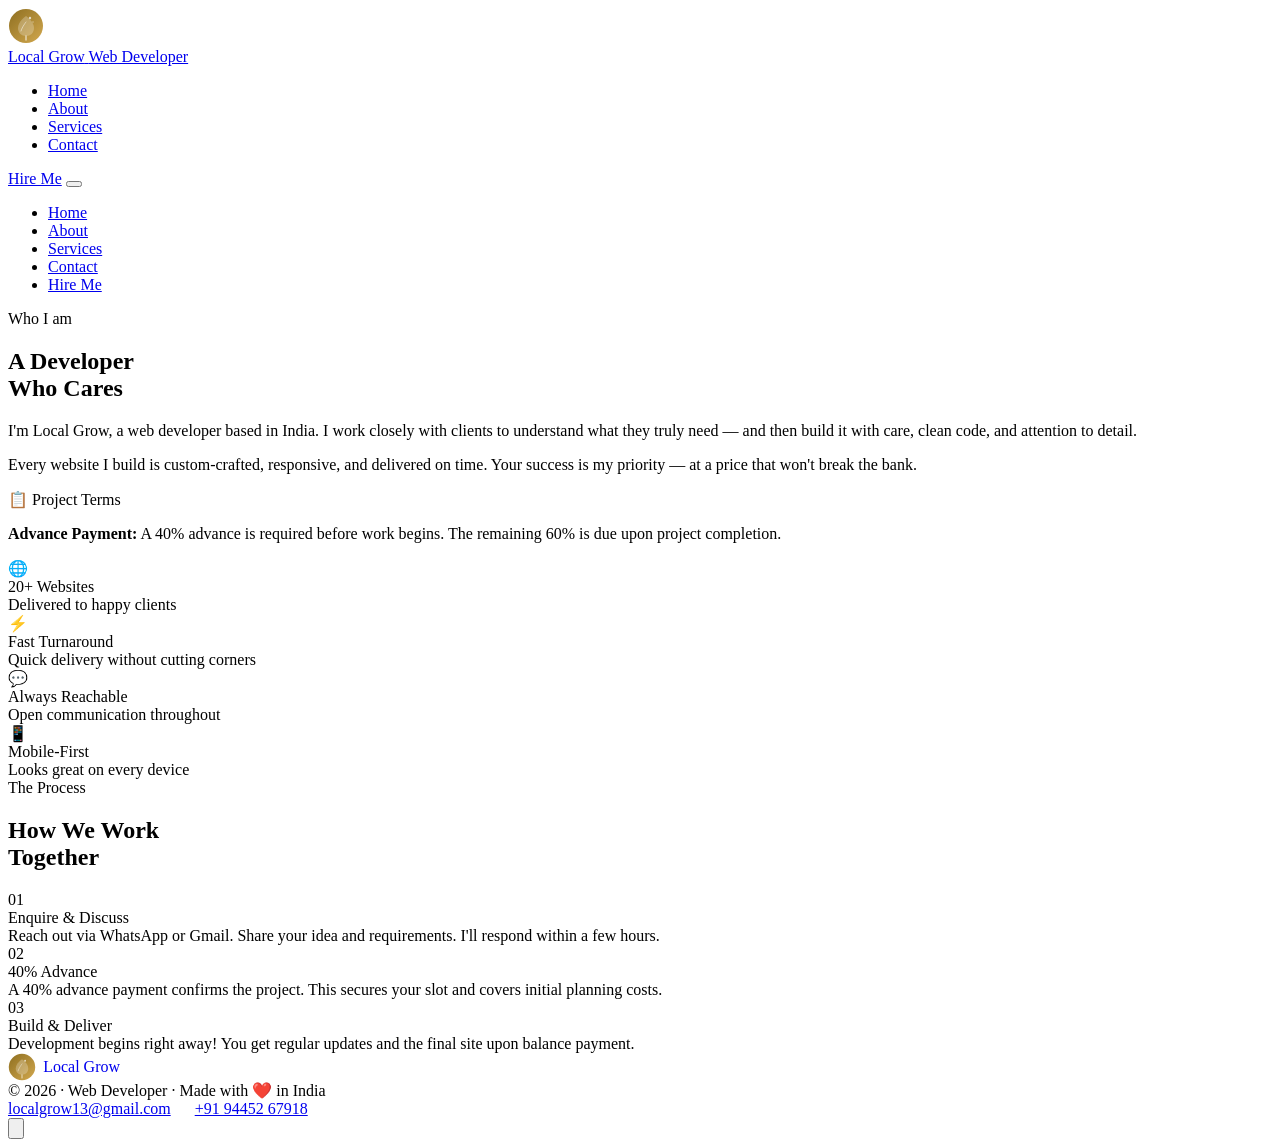
==== about.html @ a4a7b850 "Rename about[1].html to about.html" ====
<!DOCTYPE html>
<html lang="en">
<head>
<meta charset="UTF-8" />
<meta name="viewport" content="width=device-width, initial-scale=1.0" />
<title>About — Local Grow</title>
<meta name="description" content="Learn about Local Grow, a web developer based in India, and how the project process works from enquiry to delivery." />
<link rel="icon" type="image/svg+xml" href="data:image/svg+xml,%3Csvg xmlns='http://www.w3.org/2000/svg' viewBox='0 0 36 36'%3E%3Cdefs%3E%3ClinearGradient id='g' x1='0' y1='0' x2='36' y2='36' gradientUnits='userSpaceOnUse'%3E%3Cstop offset='0%25' stop-color='%238c6d1f'/%3E%3Cstop offset='100%25' stop-color='%23d4aa50'/%3E%3C/linearGradient%3E%3C/defs%3E%3Ccircle cx='18' cy='18' r='17' fill='url(%23g)'/%3E%3Cpath d='M18 8 C18 8 26 13 26 20 C26 25 22.5 28 18 28 C13.5 28 10 25 10 20 C10 13 18 8 18 8Z' fill='rgba(255,255,255,0.3)'/%3E%3Cline x1='18' y1='28' x2='18' y2='32' stroke='rgba(255,255,255,0.6)' stroke-width='1.5' stroke-linecap='round'/%3E%3Cpath d='M18 14 C18 14 14 19 13 23' stroke='rgba(255,255,255,0.5)' stroke-width='1' stroke-linecap='round' fill='none'/%3E%3Ccircle cx='22' cy='10' r='1.2' fill='rgba(255,255,255,0.7)'/%3E%3C/svg%3E" />
<link rel="preconnect" href="https://fonts.googleapis.com" />
<link rel="preconnect" href="https://fonts.gstatic.com" crossorigin />
<link href="https://fonts.googleapis.com/css2?family=Libre+Baskerville:ital,wght@0,400;0,700;1,400&family=Nunito+Sans:wght@300;400;500;600;700&family=Poppins:wght@300;400;500;600&display=swap" rel="stylesheet" />
<link rel="stylesheet" href="style.css" />
</head>
<body>

<!-- ══ NAV ══ -->
<nav>
  <a class="nav-logo" href="index.html">
    <!-- SVG leaf/grow icon -->
    <svg class="logo-icon" width="36" height="36" viewBox="0 0 36 36" fill="none" xmlns="http://www.w3.org/2000/svg">
      <circle cx="18" cy="18" r="17" fill="url(#logoGrad)" />
      <!-- leaf shape -->
      <path d="M18 8 C18 8 26 13 26 20 C26 25 22.5 28 18 28 C13.5 28 10 25 10 20 C10 13 18 8 18 8Z" fill="rgba(255,255,255,0.25)" />
      <!-- stem -->
      <line x1="18" y1="28" x2="18" y2="32" stroke="rgba(255,255,255,0.6)" stroke-width="1.5" stroke-linecap="round"/>
      <!-- vein -->
      <path d="M18 14 C18 14 14 19 13 23" stroke="rgba(255,255,255,0.5)" stroke-width="1" stroke-linecap="round" fill="none"/>
      <!-- sparkle top -->
      <circle cx="22" cy="10" r="1.2" fill="rgba(255,255,255,0.7)"/>
      <circle cx="25" cy="14" r=".7" fill="rgba(255,255,255,0.5)"/>
      <defs>
        <linearGradient id="logoGrad" x1="0" y1="0" x2="36" y2="36" gradientUnits="userSpaceOnUse">
          <stop offset="0%" stop-color="#8c6d1f"/>
          <stop offset="100%" stop-color="#d4aa50"/>
        </linearGradient>
      </defs>
    </svg>
    <div>
      <span class="logo-text-main">Local Grow</span>
      <span class="logo-text-sub">Web Developer</span>
    </div>
  </a>
  <ul class="nav-links">
    <li><a href="index.html">Home</a></li>
    <li><a href="about.html" class="active" aria-current="page">About</a></li>
    <li><a href="services.html">Services</a></li>
    <li><a href="contact.html">Contact</a></li>
  </ul>
  <a class="nav-cta" href="contact.html">Hire Me</a>
  <!-- hamburger button, shown only on mobile/tablet -->
  <button class="nav-toggle" id="nav-toggle" aria-label="Toggle navigation menu" aria-expanded="false">
    <span></span><span></span><span></span>
  </button>
</nav>

<!-- dim background behind the mobile nav panel -->
<div class="nav-overlay" id="nav-overlay"></div>

<!-- mobile navigation panel -->
<ul class="nav-links-mobile" id="nav-links-mobile">
  <li><a href="index.html">Home</a></li>
  <li><a href="about.html" class="active" aria-current="page">About</a></li>
  <li><a href="services.html">Services</a></li>
  <li><a href="contact.html">Contact</a></li>
  <li><a class="nav-cta" href="contact.html">Hire Me</a></li>
</ul>

<!-- ══ ABOUT ══ -->
<section id="about">
  <div class="about-text">
    <div class="section-label reveal">Who I am</div>
    <h2 class="section-title reveal reveal-delay-1">A Developer<br>Who Cares</h2>
    <p class="reveal reveal-delay-2">I'm Local Grow, a web developer based in India. I work closely with clients to understand what they truly need — and then build it with care, clean code, and attention to detail.</p>
    <p class="reveal reveal-delay-2">Every website I build is custom-crafted, responsive, and delivered on time. Your success is my priority — at a price that won't break the bank.</p>

    <!-- POLICY NOTICE -->
    <div class="policy-notice reveal reveal-delay-3">
      <div class="policy-notice-title">📋 Project Terms</div>
      <p><strong>Advance Payment:</strong> A 40% advance is required before work begins. The remaining 60% is due upon project completion.</p>
    </div>
  </div>
  <div class="perks">
    <div class="perk reveal reveal-delay-1"><div class="perk-icon">🌐</div><div class="perk-title">20+ Websites</div><div class="perk-desc">Delivered to happy clients</div></div>
    <div class="perk reveal reveal-delay-2"><div class="perk-icon">⚡</div><div class="perk-title">Fast Turnaround</div><div class="perk-desc">Quick delivery without cutting corners</div></div>
    <div class="perk reveal reveal-delay-3"><div class="perk-icon">💬</div><div class="perk-title">Always Reachable</div><div class="perk-desc">Open communication throughout</div></div>
    <div class="perk reveal reveal-delay-4"><div class="perk-icon">📱</div><div class="perk-title">Mobile-First</div><div class="perk-desc">Looks great on every device</div></div>
  </div>
</section>

<!-- ══ HOW IT WORKS ══ -->
<section id="how-it-works">
  <div class="section-label reveal">The Process</div>
  <h2 class="section-title reveal reveal-delay-1">How We Work<br>Together</h2>
  <div class="steps-grid steps-grid-3">
    <div class="step-card reveal reveal-delay-1">
      <span class="step-num">01</span>
      <div class="step-title">Enquire & Discuss</div>
      <div class="step-desc">Reach out via WhatsApp or Gmail. Share your idea and requirements. I'll respond within a few hours.</div>
    </div>
    <div class="step-card highlight reveal reveal-delay-2">
      <span class="step-num">02</span>
      <div class="step-title">40% Advance</div>
      <div class="step-desc">A 40% advance payment confirms the project. This secures your slot and covers initial planning costs.</div>
    </div>
    <div class="step-card reveal reveal-delay-3">
      <span class="step-num">03</span>
      <div class="step-title">Build & Deliver</div>
      <div class="step-desc">Development begins right away! You get regular updates and the final site upon balance payment.</div>
    </div>
  </div>
</section>

<!-- ══ FOOTER ══ -->
<footer>
  <a href="index.html" style="text-decoration:none;display:flex;align-items:center;gap:.45rem;">
    <svg width="28" height="28" viewBox="0 0 36 36" fill="none" xmlns="http://www.w3.org/2000/svg">
      <circle cx="18" cy="18" r="17" fill="url(#footerLogoGrad)" />
      <path d="M18 8 C18 8 26 13 26 20 C26 25 22.5 28 18 28 C13.5 28 10 25 10 20 C10 13 18 8 18 8Z" fill="rgba(255,255,255,0.25)" />
      <line x1="18" y1="28" x2="18" y2="32" stroke="rgba(255,255,255,0.6)" stroke-width="1.5" stroke-linecap="round"/>
      <path d="M18 14 C18 14 14 19 13 23" stroke="rgba(255,255,255,0.5)" stroke-width="1" stroke-linecap="round" fill="none"/>
      <circle cx="22" cy="10" r="1.2" fill="rgba(255,255,255,0.7)"/>
      <defs>
        <linearGradient id="footerLogoGrad" x1="0" y1="0" x2="36" y2="36" gradientUnits="userSpaceOnUse">
          <stop offset="0%" stop-color="#8c6d1f"/>
          <stop offset="100%" stop-color="#d4aa50"/>
        </linearGradient>
      </defs>
    </svg>
    <span class="footer-logo">Local Grow</span>
  </a>
  <span>© 2026 · Web Developer · Made with ❤️ in India</span>
  <div style="display:flex;gap:1.5rem;">
    <a href="https://mail.google.com/mail/?view=cm&to=localgrow13@gmail.com" target="_blank">localgrow13@gmail.com</a>
    <a href="https://wa.me/919445267918" target="_blank">+91 94452 67918</a>
  </div>
</footer>

<!-- ══ BACK TO TOP BUTTON ══ -->
<button id="back-to-top" aria-label="Back to top">
  <svg viewBox="0 0 24 24" fill="none" stroke="currentColor" stroke-width="2.5">
    <path d="M12 19V5M5 12l7-7 7 7" stroke-linecap="round" stroke-linejoin="round"/>
  </svg>
</button>

<script src="script.js"></script>
</body>
</html>
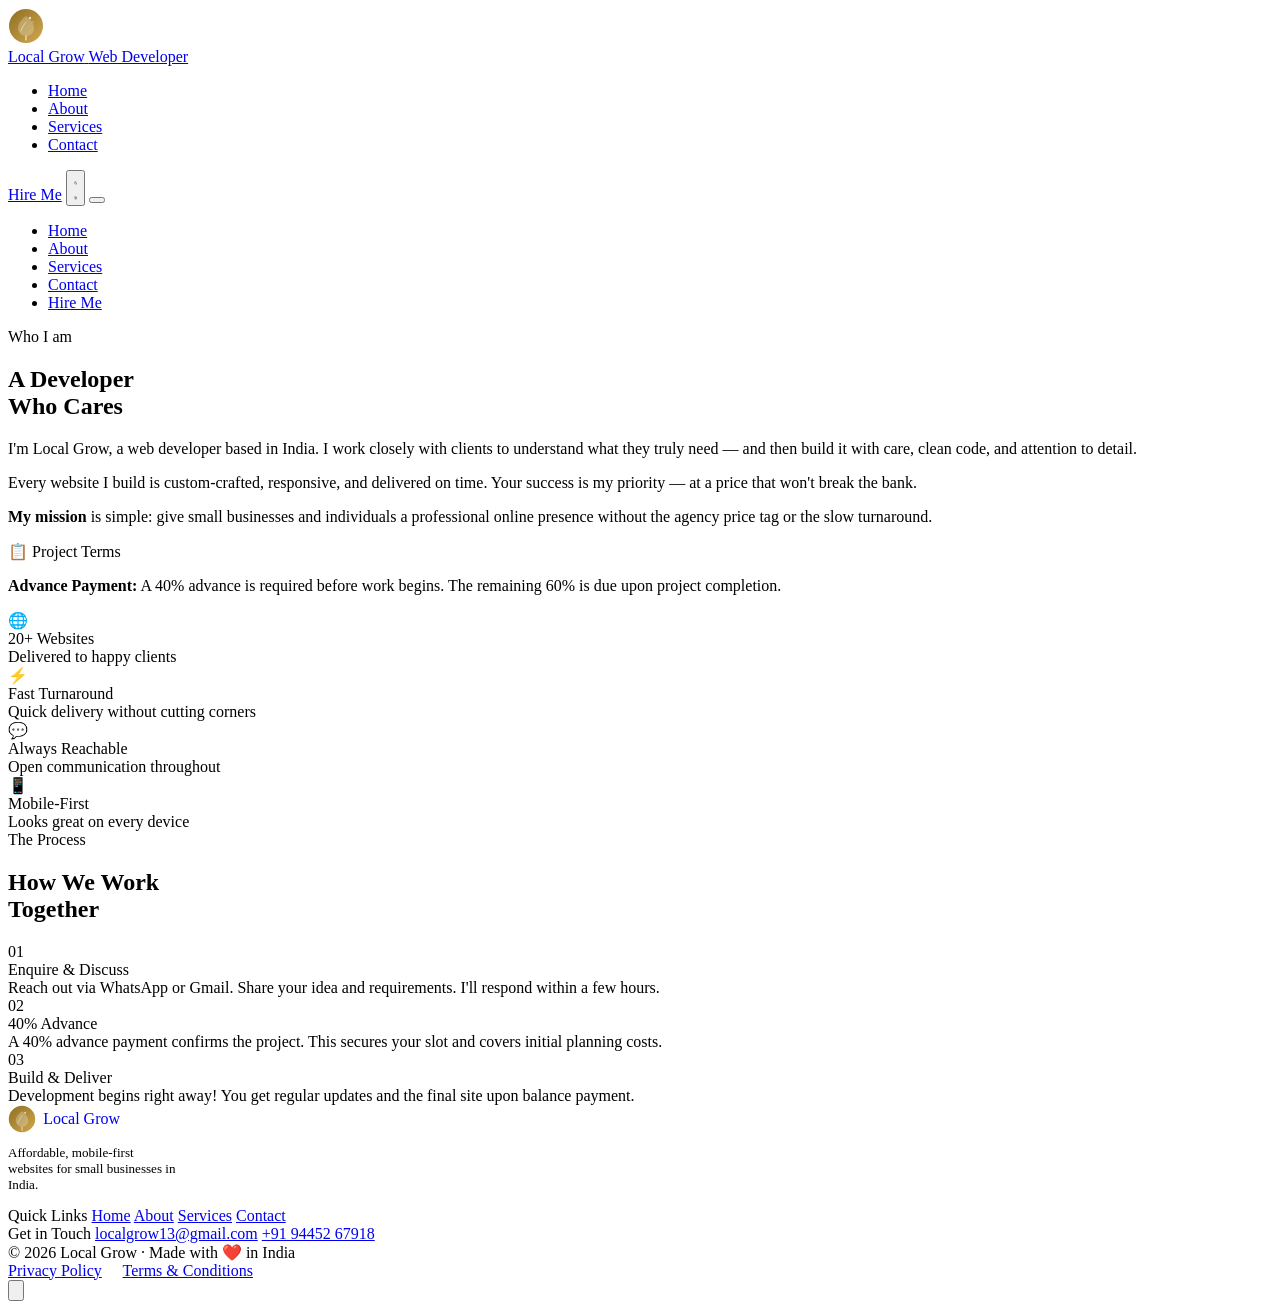
==== commit 4019b478: "Rename about[1].html to about.html" ====
--- a/about.html
+++ b/about.html
@@ -5,6 +5,14 @@
 <meta name="viewport" content="width=device-width, initial-scale=1.0" />
 <title>About — Local Grow</title>
 <meta name="description" content="Learn about Local Grow, a web developer based in India, and how the project process works from enquiry to delivery." />
+<meta name="theme-color" content="#b8922a" />
+<meta property="og:type" content="website" />
+<meta property="og:site_name" content="Local Grow" />
+<meta property="og:title" content="About — Local Grow" />
+<meta property="og:description" content="Learn about Local Grow, a web developer based in India, and how the project process works from enquiry to delivery." />
+<meta name="twitter:card" content="summary" />
+<meta name="twitter:title" content="About — Local Grow" />
+<meta name="twitter:description" content="Learn about Local Grow, a web developer based in India, and how the project process works from enquiry to delivery." />
 <link rel="icon" type="image/svg+xml" href="data:image/svg+xml,%3Csvg xmlns='http://www.w3.org/2000/svg' viewBox='0 0 36 36'%3E%3Cdefs%3E%3ClinearGradient id='g' x1='0' y1='0' x2='36' y2='36' gradientUnits='userSpaceOnUse'%3E%3Cstop offset='0%25' stop-color='%238c6d1f'/%3E%3Cstop offset='100%25' stop-color='%23d4aa50'/%3E%3C/linearGradient%3E%3C/defs%3E%3Ccircle cx='18' cy='18' r='17' fill='url(%23g)'/%3E%3Cpath d='M18 8 C18 8 26 13 26 20 C26 25 22.5 28 18 28 C13.5 28 10 25 10 20 C10 13 18 8 18 8Z' fill='rgba(255,255,255,0.3)'/%3E%3Cline x1='18' y1='28' x2='18' y2='32' stroke='rgba(255,255,255,0.6)' stroke-width='1.5' stroke-linecap='round'/%3E%3Cpath d='M18 14 C18 14 14 19 13 23' stroke='rgba(255,255,255,0.5)' stroke-width='1' stroke-linecap='round' fill='none'/%3E%3Ccircle cx='22' cy='10' r='1.2' fill='rgba(255,255,255,0.7)'/%3E%3C/svg%3E" />
 <link rel="preconnect" href="https://fonts.googleapis.com" />
 <link rel="preconnect" href="https://fonts.gstatic.com" crossorigin />
@@ -47,6 +55,10 @@
     <li><a href="contact.html">Contact</a></li>
   </ul>
   <a class="nav-cta" href="contact.html">Hire Me</a>
+  <button class="theme-toggle" aria-label="Toggle dark mode" title="Toggle dark mode">
+    <svg class="icon-moon" viewBox="0 0 24 24" fill="none" stroke="currentColor" stroke-width="2"><path d="M21 12.79A9 9 0 1111.21 3 7 7 0 0021 12.79z" stroke-linecap="round" stroke-linejoin="round"/></svg>
+    <svg class="icon-sun" viewBox="0 0 24 24" fill="none" stroke="currentColor" stroke-width="2"><circle cx="12" cy="12" r="4"/><path d="M12 2v2M12 20v2M4.93 4.93l1.41 1.41M17.66 17.66l1.41 1.41M2 12h2M20 12h2M4.93 19.07l1.41-1.41M17.66 6.34l1.41-1.41" stroke-linecap="round"/></svg>
+  </button>
   <!-- hamburger button, shown only on mobile/tablet -->
   <button class="nav-toggle" id="nav-toggle" aria-label="Toggle navigation menu" aria-expanded="false">
     <span></span><span></span><span></span>
@@ -72,6 +84,7 @@
     <h2 class="section-title reveal reveal-delay-1">A Developer<br>Who Cares</h2>
     <p class="reveal reveal-delay-2">I'm Local Grow, a web developer based in India. I work closely with clients to understand what they truly need — and then build it with care, clean code, and attention to detail.</p>
     <p class="reveal reveal-delay-2">Every website I build is custom-crafted, responsive, and delivered on time. Your success is my priority — at a price that won't break the bank.</p>
+    <p class="reveal reveal-delay-2"><strong>My mission</strong> is simple: give small businesses and individuals a professional online presence without the agency price tag or the slow turnaround.</p>
 
     <!-- POLICY NOTICE -->
     <div class="policy-notice reveal reveal-delay-3">
@@ -112,26 +125,45 @@
 
 <!-- ══ FOOTER ══ -->
 <footer>
-  <a href="index.html" style="text-decoration:none;display:flex;align-items:center;gap:.45rem;">
-    <svg width="28" height="28" viewBox="0 0 36 36" fill="none" xmlns="http://www.w3.org/2000/svg">
-      <circle cx="18" cy="18" r="17" fill="url(#footerLogoGrad)" />
-      <path d="M18 8 C18 8 26 13 26 20 C26 25 22.5 28 18 28 C13.5 28 10 25 10 20 C10 13 18 8 18 8Z" fill="rgba(255,255,255,0.25)" />
-      <line x1="18" y1="28" x2="18" y2="32" stroke="rgba(255,255,255,0.6)" stroke-width="1.5" stroke-linecap="round"/>
-      <path d="M18 14 C18 14 14 19 13 23" stroke="rgba(255,255,255,0.5)" stroke-width="1" stroke-linecap="round" fill="none"/>
-      <circle cx="22" cy="10" r="1.2" fill="rgba(255,255,255,0.7)"/>
-      <defs>
-        <linearGradient id="footerLogoGrad" x1="0" y1="0" x2="36" y2="36" gradientUnits="userSpaceOnUse">
-          <stop offset="0%" stop-color="#8c6d1f"/>
-          <stop offset="100%" stop-color="#d4aa50"/>
-        </linearGradient>
-      </defs>
-    </svg>
-    <span class="footer-logo">Local Grow</span>
-  </a>
-  <span>© 2026 · Web Developer · Made with ❤️ in India</span>
-  <div style="display:flex;gap:1.5rem;">
-    <a href="https://mail.google.com/mail/?view=cm&to=localgrow13@gmail.com" target="_blank">localgrow13@gmail.com</a>
-    <a href="https://wa.me/919445267918" target="_blank">+91 94452 67918</a>
+  <div class="footer-grid">
+    <div>
+      <a href="index.html" style="text-decoration:none;display:flex;align-items:center;gap:.45rem;">
+        <svg width="28" height="28" viewBox="0 0 36 36" fill="none" xmlns="http://www.w3.org/2000/svg">
+          <circle cx="18" cy="18" r="17" fill="url(#footerLogoGrad)" />
+          <path d="M18 8 C18 8 26 13 26 20 C26 25 22.5 28 18 28 C13.5 28 10 25 10 20 C10 13 18 8 18 8Z" fill="rgba(255,255,255,0.25)" />
+          <line x1="18" y1="28" x2="18" y2="32" stroke="rgba(255,255,255,0.6)" stroke-width="1.5" stroke-linecap="round"/>
+          <path d="M18 14 C18 14 14 19 13 23" stroke="rgba(255,255,255,0.5)" stroke-width="1" stroke-linecap="round" fill="none"/>
+          <circle cx="22" cy="10" r="1.2" fill="rgba(255,255,255,0.7)"/>
+          <defs>
+            <linearGradient id="footerLogoGrad" x1="0" y1="0" x2="36" y2="36" gradientUnits="userSpaceOnUse">
+              <stop offset="0%" stop-color="#8c6d1f"/>
+              <stop offset="100%" stop-color="#d4aa50"/>
+            </linearGradient>
+          </defs>
+        </svg>
+        <span class="footer-logo">Local Grow</span>
+      </a>
+      <p style="margin-top:.8rem;max-width:26ch;font-size:.82rem;">Affordable, mobile-first websites for small businesses in India.</p>
+    </div>
+    <div class="footer-links">
+      <span class="footer-links-title">Quick Links</span>
+      <a href="index.html">Home</a>
+      <a href="about.html">About</a>
+      <a href="services.html">Services</a>
+      <a href="contact.html">Contact</a>
+    </div>
+    <div class="footer-links">
+      <span class="footer-links-title">Get in Touch</span>
+      <a href="https://mail.google.com/mail/?view=cm&to=localgrow13@gmail.com" target="_blank">localgrow13@gmail.com</a>
+      <a href="https://wa.me/919445267918" target="_blank">+91 94452 67918</a>
+    </div>
+  </div>
+  <div class="footer-bottom">
+    <span>© 2026 Local Grow · Made with ❤️ in India</span>
+    <div style="display:flex;gap:1.3rem;">
+      <a href="privacy.html">Privacy Policy</a>
+      <a href="terms.html">Terms &amp; Conditions</a>
+    </div>
   </div>
 </footer>
 
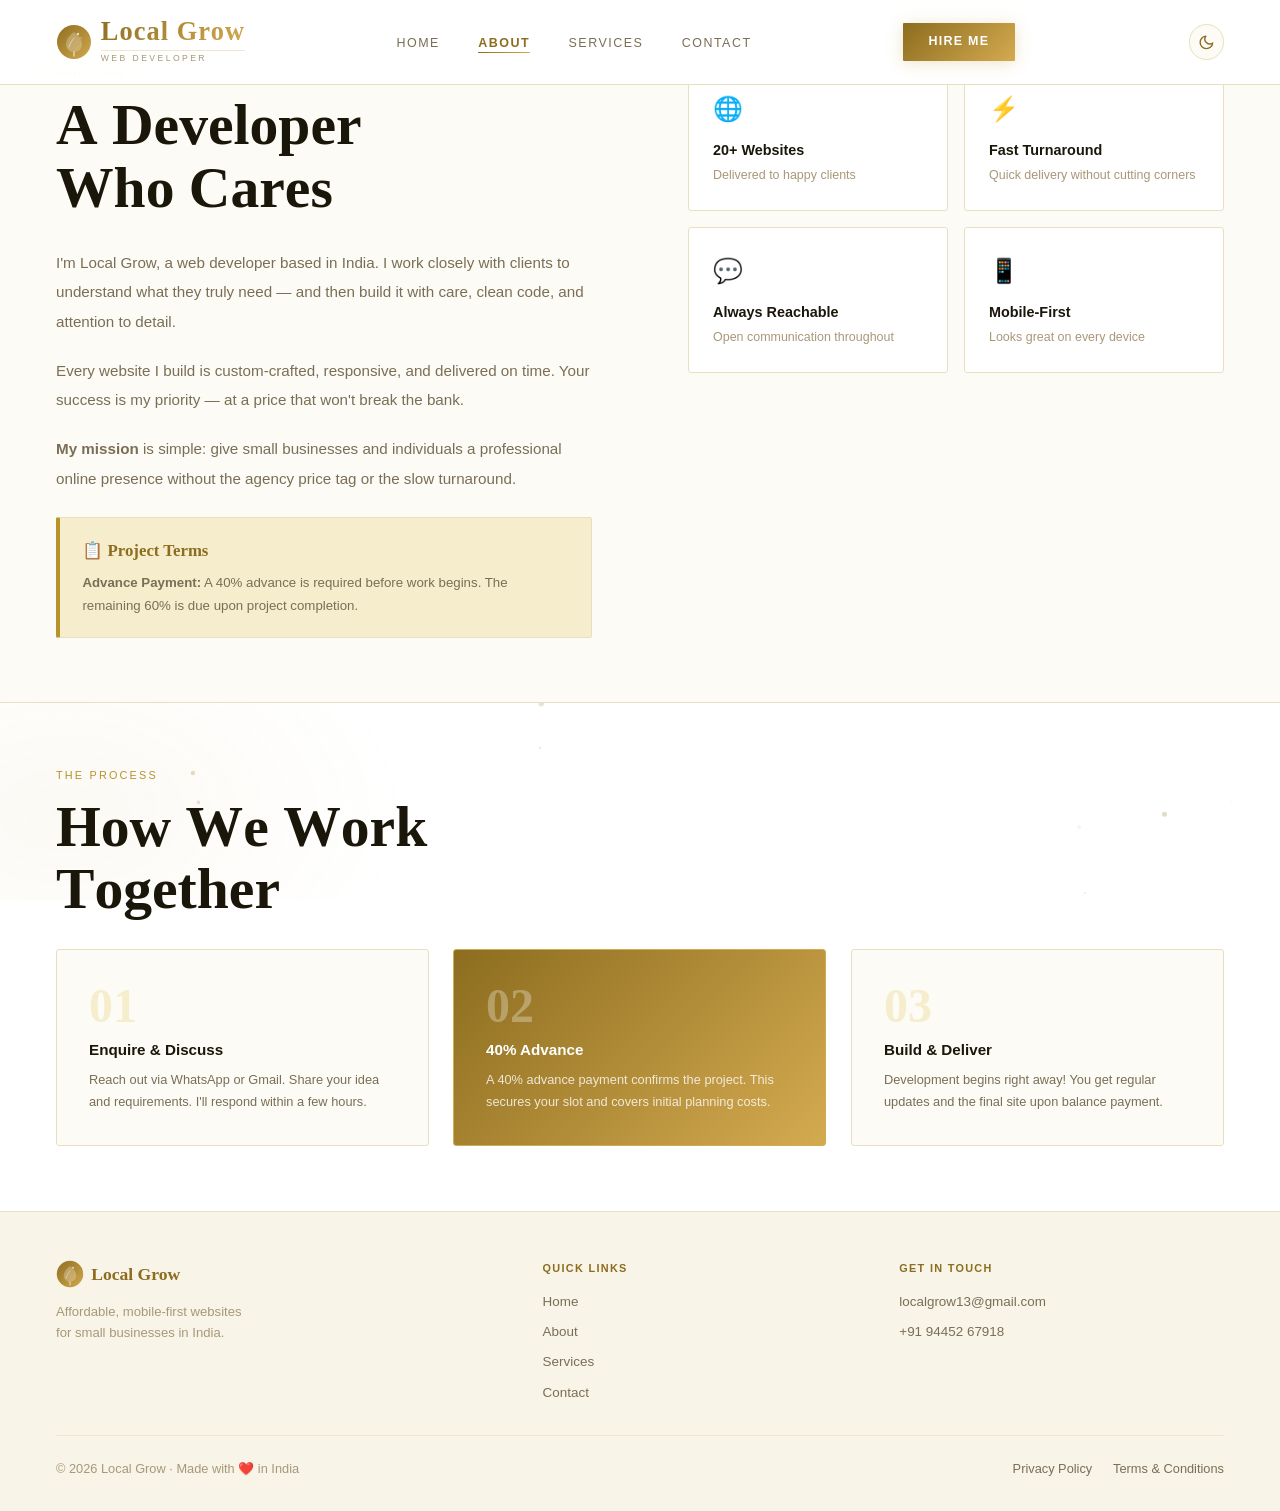
==== commit 841c0310: "Update about.html" ====
--- a/about.html
+++ b/about.html
@@ -174,6 +174,6 @@
   </svg>
 </button>
 
-<script src="script.js"></script>
+<script src="script.js?v=2"></script>
 </body>
 </html>
--- a/style.css
+++ b/style.css
@@ -0,0 +1,1185 @@
+/* ════════════════════════════════════════
+   Local Grow — Stylesheet
+   ════════════════════════════════════════ */
+
+  :root {
+    --bg:         #ffffff;
+    --surface:    #fdfbf5;
+    --surface2:   #f8f4e8;
+    --border:     #e8dfc0;
+    --border-lite:#f0e8cc;
+    --gold:       #b8922a;
+    --gold-deep:  #8c6d1f;
+    --gold-light: #d4aa50;
+    --gold-pale:  #f5edcc;
+    --text:       #1a160a;
+    --muted:      #7a6e56;
+    --muted-lite: #a89878;
+    --whatsapp:   #25d366;
+    --gmail:      #ea4335;
+    --royal:      #1a2d6e;
+    --nav-bg:     rgba(255,255,255,.92);
+    --nav-bg-scrolled: rgba(255,255,255,.97);
+    --panel-bg:   #ffffff;
+    --shadow-soft: rgba(0,0,0,.12);
+  }
+
+  /* ── dark theme — same gold palette, dark surfaces ── */
+  [data-theme="dark"] {
+    --bg:         #16130c;
+    --surface:    #1e1a10;
+    --surface2:   #241f13;
+    --border:     #3a3220;
+    --border-lite:#2b2515;
+    --gold:       #d4aa50;
+    --gold-deep:  #c99a3a;
+    --gold-light: #e8c274;
+    --gold-pale:  #2e2712;
+    --text:       #f4ecd8;
+    --muted:      #b9ac8c;
+    --muted-lite: #8a7c5e;
+    --nav-bg:     rgba(22,19,12,.88);
+    --nav-bg-scrolled: rgba(22,19,12,.96);
+    --panel-bg:   #1c1810;
+    --shadow-soft: rgba(0,0,0,.4);
+  }
+
+  *, *::before, *::after { box-sizing: border-box; margin: 0; padding: 0; }
+  html { scroll-behavior: smooth; }
+
+  body {
+    background: var(--bg);
+    color: var(--text);
+    font-family: 'Nunito Sans', sans-serif;
+    font-size: 16px;
+    line-height: 1.6;
+    overflow-x: hidden;
+  }
+
+  /* ── subtle gold grain overlay ── */
+  body::before {
+    content: '';
+    position: fixed; inset: 0; z-index: 0;
+    background:
+      radial-gradient(ellipse 55% 45% at 90% 5%, rgba(184,146,42,.08) 0%, transparent 65%),
+      radial-gradient(ellipse 45% 40% at 5% 90%, rgba(184,146,42,.05) 0%, transparent 60%);
+    pointer-events: none;
+  }
+  body > * { position: relative; z-index: 1; }
+
+  /* ═══════════════ NAV ═══════════════ */
+  nav {
+    position: fixed; top: 0; left: 0; right: 0; z-index: 100;
+    display: flex; justify-content: space-between; align-items: center;
+    padding: 1.1rem 3.5rem;
+    background: var(--nav-bg);
+    backdrop-filter: blur(18px);
+    border-bottom: 1px solid var(--border);
+    transition: background .3s ease, padding .3s ease, box-shadow .3s ease;
+  }
+  nav.scrolled {
+    padding: .65rem 3.5rem;
+    box-shadow: 0 4px 30px rgba(184,146,42,.1);
+    background: var(--nav-bg-scrolled);
+  }
+  .nav-logo {
+    text-decoration: none;
+    display: flex; align-items: center; gap: .55rem;
+    transition: transform .3s ease;
+  }
+  .nav-logo:hover { transform: scale(1.04); }
+
+  /* logo leaf spin on hover */
+  .logo-icon { transition: transform .5s cubic-bezier(.34,1.56,.64,1); }
+  .nav-logo:hover .logo-icon { transform: rotate(-15deg) scale(1.1); }
+
+  @keyframes logo-leaf {
+    0%,100% { transform: rotate(0deg); }
+    50%      { transform: rotate(-8deg) scale(1.05); }
+  }
+  .logo-icon { animation: logo-leaf 4s ease-in-out infinite; }
+
+  .logo-text-main {
+    font-family: 'Libre Baskerville', serif;
+    font-size: 1.65rem; font-weight: 700;
+    background: linear-gradient(135deg, var(--gold-deep), var(--gold-light));
+    -webkit-background-clip: text; -webkit-text-fill-color: transparent;
+    background-clip: text; letter-spacing: .04em; line-height: 1;
+  }
+  .logo-text-sub {
+    font-family: 'Poppins', sans-serif;
+    font-size: .54rem; color: var(--muted-lite);
+    letter-spacing: .28em; text-transform: uppercase;
+    display: block; margin-top: .15rem;
+    border-top: 1px solid var(--border-lite);
+    padding-top: .12rem;
+  }
+  .nav-links { display: flex; gap: 2.4rem; list-style: none; }
+  .nav-links a {
+    color: var(--muted); text-decoration: none;
+    font-size: .78rem; letter-spacing: .12em; text-transform: uppercase;
+    font-weight: 500;
+    transition: color .25s;
+  }
+  .nav-links a:hover { color: var(--gold); }
+  .nav-links a.active { color: var(--gold-deep); font-weight: 700; }
+  .nav-cta {
+    background: linear-gradient(135deg, var(--gold-deep), var(--gold-light));
+    color: #fff; font-weight: 600; font-size: .78rem;
+    padding: .55rem 1.6rem; border-radius: 1px;
+    text-decoration: none; letter-spacing: .1em; text-transform: uppercase;
+    transition: opacity .2s, transform .15s, box-shadow .2s;
+    box-shadow: 0 2px 16px rgba(184,146,42,.25);
+  }
+  .nav-cta:hover { opacity: .9; transform: translateY(-1px); box-shadow: 0 6px 24px rgba(184,146,42,.35); }
+
+  /* ── theme toggle ── */
+  .theme-toggle {
+    display: flex; align-items: center; justify-content: center;
+    width: 2.2rem; height: 2.2rem; margin-left: 1.4rem;
+    border: 1px solid var(--border); border-radius: 50%;
+    background: var(--surface); cursor: pointer;
+    color: var(--gold-deep); transition: border-color .25s, transform .25s, background .25s;
+    flex-shrink: 0;
+  }
+  .theme-toggle:hover { border-color: var(--gold); transform: rotate(15deg); }
+  .theme-toggle svg { width: 1.05rem; height: 1.05rem; }
+  .theme-toggle .icon-sun { display: none; }
+  [data-theme="dark"] .theme-toggle .icon-moon { display: none; }
+  [data-theme="dark"] .theme-toggle .icon-sun { display: block; }
+
+  /* ═══════════════ HERO ═══════════════ */
+  .hero {
+    min-height: 100vh;
+    display: grid; grid-template-columns: 1fr 1fr;
+    align-items: center;
+    padding: 8rem 3.5rem 3rem; gap: 5rem;
+  }
+  .hero-eyebrow {
+    font-family: 'Poppins', sans-serif;
+    font-size: .7rem; color: var(--gold);
+    letter-spacing: .2em; text-transform: uppercase;
+    margin-bottom: 1.3rem;
+    display: flex; align-items: center; gap: .75rem;
+    opacity: 0; animation: fadeUp .7s ease .1s forwards;
+  }
+  .hero-eyebrow::before {
+    content: ''; display: inline-block;
+    width: 2.5rem; height: 1px; background: var(--gold);
+  }
+
+  /* availability badge pulse */
+  .badge-dot {
+    display: inline-block; width: 7px; height: 7px;
+    background: #2ecc71; border-radius: 50%;
+    margin-right: .35rem;
+    animation: pulse-dot 2s ease infinite;
+  }
+  @keyframes pulse-dot {
+    0%,100% { box-shadow: 0 0 0 0 rgba(46,204,113,.5); }
+    50%      { box-shadow: 0 0 0 5px rgba(46,204,113,0); }
+  }
+
+  .hero h1 {
+    font-family: 'Libre Baskerville', serif;
+    font-size: clamp(3.2rem, 6.5vw, 6.2rem);
+    line-height: 1.0; margin-bottom: 1.5rem; font-weight: 700;
+    opacity: 0; animation: fadeUp .7s ease .22s forwards;
+  }
+  .hero h1 em {
+    font-style: italic;
+    background: linear-gradient(120deg, var(--gold-deep), var(--gold-light));
+    -webkit-background-clip: text; -webkit-text-fill-color: transparent;
+    background-clip: text;
+  }
+  .hero-desc {
+    color: var(--muted); font-size: .97rem;
+    max-width: 430px; line-height: 1.9;
+    margin-bottom: 2.5rem; font-weight: 300;
+    opacity: 0; animation: fadeUp .7s ease .34s forwards;
+  }
+  .hero-btns {
+    display: flex; gap: 1rem; flex-wrap: wrap;
+    opacity: 0; animation: fadeUp .7s ease .46s forwards;
+  }
+  .btn-gold {
+    background: linear-gradient(135deg, var(--gold-deep), var(--gold-light));
+    color: #fff; padding: .9rem 2.4rem;
+    font-weight: 600; border-radius: 1px;
+    text-decoration: none; font-size: .88rem; letter-spacing: .07em;
+    text-transform: uppercase;
+    box-shadow: 0 4px 20px rgba(184,146,42,.3);
+    transition: opacity .2s, transform .15s, box-shadow .2s;
+  }
+  .btn-gold:hover { opacity: .9; transform: translateY(-2px); box-shadow: 0 8px 30px rgba(184,146,42,.4); }
+  .btn-outline {
+    border: 1.5px solid var(--border); color: var(--muted);
+    padding: .9rem 2.4rem; border-radius: 1px;
+    text-decoration: none; font-size: .88rem; letter-spacing: .07em; text-transform: uppercase;
+    transition: border-color .25s, color .2s, transform .15s;
+  }
+  .btn-outline:hover { border-color: var(--gold); color: var(--gold); transform: translateY(-2px); }
+
+  /* ── Hero Visual: photo collage ── */
+  .hero-visual {
+    display: grid; grid-template-columns: 1fr 1fr; grid-template-rows: auto auto; gap: 1rem;
+    opacity: 0; animation: fadeUp .8s ease .5s forwards;
+    position: relative;
+  }
+  .hero-photo {
+    border-radius: 3px; overflow: hidden;
+    border: 1px solid var(--border);
+    position: relative;
+    box-shadow: 0 8px 40px rgba(0,0,0,.08);
+  }
+  .hero-photo img {
+    width: 100%; height: 100%; object-fit: cover; display: block;
+    transition: transform .5s ease;
+  }
+  .hero-photo:hover img { transform: scale(1.04); }
+  .hero-photo:nth-child(1) { grid-column: 1 / 3; height: 220px; }
+  .hero-photo:nth-child(2) { height: 160px; }
+  .hero-photo:nth-child(3) { height: 160px; }
+
+  /* gold overlay badge on first photo */
+  .hero-photo-badge {
+    position: absolute; bottom: 1rem; left: 1rem;
+    background: var(--nav-bg);
+    border: 1px solid var(--border);
+    border-radius: 2px; padding: .4rem .9rem;
+    font-size: .72rem; color: var(--gold-deep);
+    font-family: 'Poppins', sans-serif; letter-spacing: .08em;
+    backdrop-filter: blur(8px);
+  }
+
+  /* ── stat card ── */
+  .hero-stat-card {
+    background: var(--surface); border: 1px solid var(--border);
+    border-radius: 3px; padding: 1.6rem 1.8rem;
+    grid-column: 1 / 3;
+    position: relative; overflow: hidden;
+  }
+  .hero-stat-card::before {
+    content: '';
+    position: absolute; top: 0; left: 0; right: 0; height: 3px;
+    background: linear-gradient(90deg, var(--gold-deep), var(--gold-light), var(--gold-deep));
+  }
+  .stat-row { display: flex; gap: 2rem; margin-bottom: 1.2rem; }
+  .stat-num {
+    font-family: 'Libre Baskerville', serif;
+    font-size: 2.4rem; color: var(--gold-deep); line-height: 1; font-weight: 700;
+  }
+  .stat-label { font-size: .7rem; color: var(--muted-lite); margin-top: .3rem; letter-spacing: .05em; text-transform: uppercase; }
+  .divider { height: 1px; background: var(--border-lite); margin: 1rem 0; }
+  .skill-tags { display: flex; flex-wrap: wrap; gap: .4rem; }
+  .tag {
+    background: var(--gold-pale); border: 1px solid var(--border);
+    border-radius: 1px; padding: .25rem .65rem;
+    font-size: .7rem; color: var(--gold-deep);
+    font-family: 'Poppins', sans-serif; letter-spacing: .04em;
+  }
+
+  /* ═══════════════ SECTIONS ═══════════════ */
+  section { padding: 4rem 3.5rem; }
+  .section-label {
+    font-family: 'Poppins', sans-serif; font-size: .68rem; color: var(--gold);
+    letter-spacing: .2em; text-transform: uppercase; margin-bottom: .75rem;
+  }
+  .section-title {
+    font-family: 'Libre Baskerville', serif;
+    font-size: clamp(2.4rem, 4.5vw, 3.8rem);
+    line-height: 1.08; margin-bottom: 1.8rem; font-weight: 700;
+  }
+
+  /* ═══════════════ ABOUT ═══════════════ */
+  #about {
+    display: grid; grid-template-columns: 1fr 1fr;
+    gap: 6rem; align-items: start;
+    border-top: 1px solid var(--border);
+    background: var(--surface);
+  }
+  .about-text p { color: var(--muted); font-weight: 300; line-height: 1.95; margin-bottom: 1.2rem; font-size: .95rem; }
+
+  /* policy notice */
+  .policy-notice {
+    background: var(--gold-pale); border: 1px solid var(--border);
+    border-left: 4px solid var(--gold);
+    border-radius: 2px; padding: 1.2rem 1.4rem; margin-top: 1.5rem;
+  }
+  .policy-notice-title {
+    font-family: 'Libre Baskerville', serif; font-weight: 700;
+    font-size: 1.05rem; color: var(--gold-deep); margin-bottom: .5rem;
+  }
+  .policy-notice p {
+    font-size: .83rem; color: var(--muted); margin-bottom: .35rem;
+    line-height: 1.7;
+  }
+  .policy-notice p:last-child { margin-bottom: 0; }
+
+  .perks { display: grid; grid-template-columns: 1fr 1fr; gap: 1rem; }
+  .perk {
+    background: var(--bg); border: 1px solid var(--border);
+    border-radius: 3px; padding: 1.5rem;
+    transition: border-color .3s, transform .25s, box-shadow .25s;
+  }
+  .perk:hover { border-color: var(--gold); transform: translateY(-3px); box-shadow: 0 8px 30px rgba(184,146,42,.12); }
+  .perk-icon { font-size: 1.5rem; margin-bottom: .65rem; }
+  .perk-title { font-size: .9rem; font-weight: 600; margin-bottom: .25rem; color: var(--text); }
+  .perk-desc { font-size: .78rem; color: var(--muted-lite); }
+
+  /* ═══════════════ HOW IT WORKS ═══════════════ */
+  #how-it-works {
+    border-top: 1px solid var(--border);
+  }
+  .steps-grid { display: grid; grid-template-columns: repeat(4,1fr); gap: 1.5rem; }
+  .steps-grid-3 { grid-template-columns: repeat(3,1fr); }
+  .step-card {
+    background: var(--surface); border: 1px solid var(--border);
+    border-radius: 3px; padding: 2rem;
+    position: relative; overflow: hidden;
+    transition: transform .25s, border-color .3s;
+  }
+  .step-card:hover { transform: translateY(-4px); border-color: var(--gold); }
+  .step-num {
+    font-family: 'Libre Baskerville', serif; font-size: 3rem;
+    color: var(--gold-pale); font-weight: 700; line-height: 1;
+    margin-bottom: .5rem; display: block;
+  }
+  .step-title { font-size: .95rem; font-weight: 600; color: var(--text); margin-bottom: .4rem; }
+  .step-desc { font-size: .8rem; color: var(--muted); line-height: 1.75; }
+  .step-card.highlight {
+    background: linear-gradient(135deg, var(--gold-deep) 0%, var(--gold-light) 100%);
+    border-color: var(--gold-light);
+    color: #fff;
+  }
+  .step-card.highlight .step-num { color: rgba(255,255,255,.3); }
+  .step-card.highlight .step-title { color: #fff; }
+  .step-card.highlight .step-desc { color: rgba(255,255,255,.8); }
+
+  /* ═══════════════ SERVICES ═══════════════ */
+  #services { border-top: 1px solid var(--border); background: var(--surface); }
+  .services-grid { display: grid; grid-template-columns: repeat(3,1fr); gap: 1.5rem; }
+  .service-card {
+    background: var(--bg); border: 1px solid var(--border);
+    border-radius: 3px; padding: 2.2rem;
+    position: relative; overflow: hidden;
+    transition: transform .25s, border-color .3s, box-shadow .25s;
+  }
+  .service-card:hover { transform: translateY(-5px); border-color: var(--gold); box-shadow: 0 12px 40px rgba(184,146,42,.12); }
+  .service-card::before {
+    content: '';
+    position: absolute; inset: 0;
+    background: radial-gradient(ellipse at top left, rgba(184,146,42,.04), transparent 60%);
+    pointer-events: none;
+  }
+  .service-icon { font-size: 2rem; margin-bottom: 1.2rem; }
+  .service-name {
+    font-family: 'Libre Baskerville', serif; font-size: 1.3rem; font-weight: 700;
+    margin-bottom: .5rem; color: var(--text);
+  }
+  .service-desc { font-size: .83rem; color: var(--muted); line-height: 1.8; margin-bottom: 1.5rem; }
+  .service-price {
+    font-family: 'Poppins', sans-serif; font-size: .85rem;
+    color: var(--gold-deep); border-top: 1px solid var(--border-lite); padding-top: 1rem;
+    font-weight: 500;
+  }
+
+  /* ═══════════════ PROJECTS ═══════════════ */
+  #projects { border-top: 1px solid var(--border); }
+  .projects-grid { display: grid; grid-template-columns: repeat(3,1fr); gap: 1.5rem; }
+  .project-card {
+    background: var(--surface); border: 1px solid var(--border);
+    border-radius: 3px; overflow: hidden;
+    transition: transform .25s, border-color .3s, box-shadow .25s;
+  }
+  .project-card:hover { transform: translateY(-5px); border-color: var(--gold); box-shadow: 0 12px 40px rgba(184,146,42,.12); }
+  .project-photo { height: 160px; overflow: hidden; }
+  .project-photo img { width: 100%; height: 100%; object-fit: cover; transition: transform .5s ease; }
+  .project-card:hover .project-photo img { transform: scale(1.06); }
+  .project-body { padding: 1.6rem; }
+  .project-icon {
+    width: 2.8rem; height: 2.8rem; background: var(--gold-pale);
+    border: 1px solid var(--border); border-radius: 3px;
+    display: flex; align-items: center; justify-content: center;
+    font-size: 1.3rem; margin-bottom: 1rem;
+  }
+  .project-name {
+    font-family: 'Libre Baskerville', serif; font-size: 1.2rem; font-weight: 700;
+    margin-bottom: .4rem;
+  }
+  .project-desc { font-size: .82rem; color: var(--muted); line-height: 1.75; margin-bottom: 1rem; }
+  .project-stack { display: flex; gap: .4rem; flex-wrap: wrap; }
+
+  /* ═══════════════ POLICY BANNER ═══════════════ */
+  .policy-banner {
+    margin: 0 3.5rem;
+    background: var(--surface2); border: 1px solid var(--border);
+    border-radius: 3px; padding: 2rem 3.5rem;
+    display: grid; grid-template-columns: 1fr 1fr 1fr; gap: 2rem;
+    position: relative; overflow: hidden;
+  }
+  .policy-banner-2 { grid-template-columns: 1fr 1fr; }
+  .policy-banner::before {
+    content: '';
+    position: absolute; top: 0; left: 0; right: 0; height: 3px;
+    background: linear-gradient(90deg, var(--gold-deep), var(--gold-light), var(--gold-deep));
+  }
+  .policy-item { }
+  .policy-item-icon { font-size: 1.6rem; margin-bottom: .7rem; }
+  .policy-item-title {
+    font-family: 'Libre Baskerville', serif; font-size: 1.15rem;
+    font-weight: 700; color: var(--gold-deep); margin-bottom: .4rem;
+  }
+  .policy-item-desc { font-size: .82rem; color: var(--muted); line-height: 1.75; }
+  .policy-item-val {
+    font-family: 'Poppins', sans-serif;
+    font-size: 1rem; color: var(--gold-deep); font-weight: 500;
+    margin-top: .3rem;
+  }
+
+  /* ═══════════════ CTA BANNER ═══════════════ */
+  .cta-banner {
+    margin: 1.5rem 3.5rem;
+    background: linear-gradient(135deg, var(--gold-deep) 0%, #6b4f18 100%);
+    border-radius: 3px; padding: 3.5rem;
+    display: flex; justify-content: space-between; align-items: center; gap: 2rem;
+    position: relative; overflow: hidden;
+    box-shadow: 0 16px 60px rgba(184,146,42,.25);
+  }
+  .cta-banner::before {
+    content: '';
+    position: absolute; inset: 0;
+    background: radial-gradient(ellipse at 85% 50%, rgba(255,255,255,.08) 0%, transparent 55%);
+    pointer-events: none;
+  }
+  .cta-title {
+    font-family: 'Libre Baskerville', serif;
+    font-size: clamp(2rem, 3.5vw, 3.2rem); line-height: 1.05; color: #fff; font-weight: 700;
+  }
+  .cta-sub { color: rgba(255,255,255,.7); font-size: .88rem; margin-top: .5rem; }
+  .btn-white {
+    background: #fff; color: var(--gold-deep);
+    padding: 1rem 2.6rem; border-radius: 1px;
+    font-weight: 700; font-size: .88rem; letter-spacing: .08em; text-transform: uppercase;
+    text-decoration: none; white-space: nowrap;
+    box-shadow: 0 4px 20px rgba(0,0,0,.15);
+    transition: transform .15s, box-shadow .2s;
+  }
+  .btn-white:hover { transform: translateY(-2px); box-shadow: 0 8px 30px rgba(0,0,0,.2); }
+
+  /* ═══════════════ CONTACT ═══════════════ */
+  #contact { border-top: 1px solid var(--border); background: var(--surface); }
+  .contact-grid { display: grid; grid-template-columns: 1fr 1fr; gap: 4rem; align-items: start; }
+  .contact-info p { color: var(--muted); font-size: .92rem; line-height: 1.9; margin-bottom: 2rem; font-weight: 300; }
+  .contact-channels { display: flex; flex-direction: column; gap: 1rem; }
+
+  /* ── animated blob contact buttons ── */
+  @keyframes wa-pulse {
+    0%,100% { box-shadow: 0 0 0 0 rgba(37,211,102,.5), 0 8px 30px rgba(37,211,102,.3); }
+    50%      { box-shadow: 0 0 0 10px rgba(37,211,102,0), 0 8px 30px rgba(37,211,102,.5); }
+  }
+  @keyframes gm-pulse {
+    0%,100% { box-shadow: 0 0 0 0 rgba(234,67,53,.5), 0 8px 30px rgba(234,67,53,.3); }
+    50%      { box-shadow: 0 0 0 10px rgba(234,67,53,0), 0 8px 30px rgba(234,67,53,.5); }
+  }
+  @keyframes icon-spin {
+    from { transform: rotate(0deg) scale(1); }
+    to   { transform: rotate(360deg) scale(1.15); }
+  }
+  @keyframes btn-shine {
+    0%   { left: -100%; }
+    100% { left: 200%; }
+  }
+
+  .contact-channels {
+    display: flex; flex-direction: column; gap: 1.4rem;
+  }
+
+  .contact-btn {
+    display: flex; align-items: center; gap: 1.2rem;
+    padding: 1.1rem 2rem;
+    border-radius: 50px;
+    text-decoration: none; font-weight: 600; font-size: .92rem;
+    border: none; cursor: pointer; color: #fff;
+    position: relative; overflow: hidden;
+    transition: transform .3s cubic-bezier(.34,1.56,.64,1), box-shadow .3s ease, border-radius .3s ease;
+  }
+
+  /* shine sweep on hover */
+  .contact-btn::before {
+    content: '';
+    position: absolute; top: 0; left: -100%;
+    width: 60%; height: 100%;
+    background: linear-gradient(90deg, transparent, rgba(255,255,255,.25), transparent);
+    transition: none;
+  }
+  .contact-btn:hover::before {
+    animation: btn-shine .5s ease forwards;
+  }
+
+  .contact-btn:hover {
+    transform: translateY(-4px) scale(1.03);
+    border-radius: 16px;
+  }
+  .contact-btn:active {
+    transform: scale(.97);
+  }
+
+  .btn-whatsapp {
+    background: linear-gradient(135deg, #25d366, #1da851);
+    animation: wa-pulse 2.5s ease infinite;
+  }
+  .btn-whatsapp:hover {
+    box-shadow: 0 16px 40px rgba(37,211,102,.5);
+    animation: none;
+  }
+
+  .btn-gmail {
+    background: linear-gradient(135deg, #ea4335, #c5221f);
+    animation: gm-pulse 2.5s ease 1.2s infinite;
+  }
+  .btn-gmail:hover {
+    box-shadow: 0 16px 40px rgba(234,67,53,.5);
+    animation: none;
+  }
+
+  /* icon circle */
+  .contact-btn-icon-wrap {
+    width: 2.6rem; height: 2.6rem; flex-shrink: 0;
+    background: rgba(255,255,255,.2);
+    border-radius: 50%;
+    display: flex; align-items: center; justify-content: center;
+    transition: transform .4s ease, background .3s ease;
+  }
+  .contact-btn:hover .contact-btn-icon-wrap {
+    background: rgba(255,255,255,.35);
+    transform: rotate(15deg) scale(1.15);
+  }
+  .contact-btn-icon { width: 1.3rem; height: 1.3rem; flex-shrink: 0; }
+  .contact-btn-text { display: flex; flex-direction: column; }
+  .contact-btn-label { font-size: .67rem; opacity: .85; font-weight: 400; letter-spacing: .1em; text-transform: uppercase; }
+  .contact-btn-value { font-size: .95rem; font-weight: 700; letter-spacing: .01em; }
+
+  /* floating dots beside buttons */
+  .contact-btn-dot {
+    width: 8px; height: 8px; border-radius: 50%;
+    background: rgba(255,255,255,.5);
+    margin-left: auto; flex-shrink: 0;
+    animation: blink 1.4s ease infinite;
+  }
+  .btn-gmail .contact-btn-dot { animation-delay: .7s; }
+
+  .contact-detail {
+    background: var(--bg); border: 1px solid var(--border);
+    border-radius: 3px; padding: 2rem;
+    position: relative; overflow: hidden;
+    box-shadow: 0 4px 24px rgba(184,146,42,.06);
+  }
+  .contact-detail::before {
+    content: '';
+    position: absolute; top: 0; left: 0; right: 0; height: 3px;
+    background: linear-gradient(90deg, var(--gold-deep), var(--gold-light));
+  }
+  .contact-detail h3 {
+    font-family: 'Libre Baskerville', serif; font-size: 1.2rem;
+    font-weight: 700; margin-bottom: 1.2rem; color: var(--gold-deep);
+  }
+  .contact-row {
+    display: flex; align-items: center; gap: .75rem;
+    padding: .8rem 0; border-bottom: 1px solid var(--border-lite);
+    font-size: .85rem; color: var(--muted);
+  }
+  .contact-row:last-child { border-bottom: none; }
+  .contact-row strong { color: var(--text); min-width: 100px; display: inline-block; font-weight: 600; font-size: .82rem; }
+
+  /* ═══════════════ FOOTER ═══════════════ */
+  footer {
+    border-top: 1px solid var(--border);
+    padding: 3rem 3.5rem 2rem;
+    display: flex; flex-direction: column; align-items: stretch;
+    color: var(--muted-lite); font-size: .78rem;
+    background: var(--surface2);
+  }
+  .footer-logo {
+    font-family: 'Libre Baskerville', serif; color: var(--gold-deep);
+    font-size: 1.1rem; font-weight: 700;
+  }
+  footer a { color: var(--muted); text-decoration: none; transition: color .2s; }
+  footer a:hover { color: var(--gold); }
+
+  /* ═══════════════ ANIMATIONS ═══════════════ */
+  @keyframes fadeUp {
+    from { opacity: 0; transform: translateY(24px); }
+    to   { opacity: 1; transform: translateY(0); }
+  }
+  @keyframes fadeIn {
+    from { opacity: 0; }
+    to   { opacity: 1; }
+  }
+  @keyframes slideLeft {
+    from { opacity: 0; transform: translateX(40px); }
+    to   { opacity: 1; transform: translateX(0); }
+  }
+  @keyframes slideRight {
+    from { opacity: 0; transform: translateX(-40px); }
+    to   { opacity: 1; transform: translateX(0); }
+  }
+  @keyframes scaleIn {
+    from { opacity: 0; transform: scale(.88); }
+    to   { opacity: 1; transform: scale(1); }
+  }
+  @keyframes shimmer {
+    0%   { background-position: -400px 0; }
+    100% { background-position: 400px 0; }
+  }
+  /* floating bob for hero visual */
+  @keyframes float {
+    0%,100% { transform: translateY(0px); }
+    50%      { transform: translateY(-10px); }
+  }
+  /* spinning gold ring */
+  @keyframes spin-slow {
+    from { transform: rotate(0deg); }
+    to   { transform: rotate(360deg); }
+  }
+  /* gold border march */
+  @keyframes border-march {
+    0%   { border-color: var(--gold-deep); }
+    50%  { border-color: var(--gold-light); }
+    100% { border-color: var(--gold-deep); }
+  }
+  /* counter count-up shimmer */
+  @keyframes count-shine {
+    0%   { color: var(--gold-deep); }
+    50%  { color: var(--gold-light); }
+    100% { color: var(--gold-deep); }
+  }
+  /* nav logo shimmer */
+  @keyframes logo-shine {
+    0%,100% { opacity: 1; }
+    50%      { opacity: .7; letter-spacing: .08em; }
+  }
+  /* perk icon bounce */
+  @keyframes icon-bounce {
+    0%,100% { transform: translateY(0) scale(1); }
+    40%      { transform: translateY(-8px) scale(1.15); }
+    60%      { transform: translateY(-4px) scale(1.05); }
+  }
+  /* gold line draw */
+  @keyframes draw-line {
+    from { width: 0; }
+    to   { width: 2.5rem; }
+  }
+  /* typing cursor blink */
+  @keyframes blink {
+    0%,100% { opacity: 1; }
+    50%      { opacity: 0; }
+  }
+  /* card flip on reveal */
+  @keyframes flipIn {
+    from { opacity: 0; transform: perspective(600px) rotateX(20deg) translateY(30px); }
+    to   { opacity: 1; transform: perspective(600px) rotateX(0deg) translateY(0); }
+  }
+  /* background pulse for cta */
+  @keyframes cta-pulse {
+    0%,100% { box-shadow: 0 16px 60px rgba(184,146,42,.25); }
+    50%      { box-shadow: 0 20px 80px rgba(184,146,42,.45); }
+  }
+  /* step card number rotate */
+  @keyframes num-appear {
+    from { opacity: 0; transform: scale(2) rotate(-15deg); }
+    to   { opacity: 1; transform: scale(1) rotate(0deg); }
+  }
+
+  /* ══════════ PREMIUM ANIMATION ADDITIONS ══════════ */
+
+  /* ── scroll reveal variants ── */
+  .reveal {
+    opacity: 0; transform: translateY(40px);
+    transition: opacity .85s cubic-bezier(.16,1,.3,1), transform .85s cubic-bezier(.16,1,.3,1);
+  }
+  .reveal.visible { opacity: 1; transform: translateY(0); }
+  .reveal-left {
+    opacity: 0; transform: translateX(-50px);
+    transition: opacity .85s cubic-bezier(.16,1,.3,1), transform .85s cubic-bezier(.16,1,.3,1);
+  }
+  .reveal-left.visible { opacity: 1; transform: translateX(0); }
+  .reveal-scale {
+    opacity: 0; transform: scale(.88);
+    transition: opacity .7s ease, transform .7s cubic-bezier(.34,1.56,.64,1);
+  }
+  .reveal-scale.visible { opacity: 1; transform: scale(1); }
+  .reveal-flip {
+    opacity: 0; transform: perspective(800px) rotateY(25deg) translateX(40px);
+    transition: opacity .9s ease, transform .9s cubic-bezier(.16,1,.3,1);
+  }
+  .reveal-flip.visible { opacity: 1; transform: perspective(800px) rotateY(0deg) translateX(0); }
+
+  .reveal-delay-1 { transition-delay: .1s; }
+  .reveal-delay-2 { transition-delay: .22s; }
+  .reveal-delay-3 { transition-delay: .34s; }
+  .reveal-delay-4 { transition-delay: .46s; }
+
+  /* ── Apply ambient animations ── */
+  .hero-visual { animation: float 6s cubic-bezier(.45,.05,.55,.95) infinite; }
+  .stat-num    { animation: count-shine 3s ease-in-out infinite; }
+  .cta-banner  { animation: cta-pulse 4s ease-in-out infinite; }
+
+  /* ── Typing cursor after hero h1 ── */
+  .hero h1::after {
+    content: '|'; font-weight: 300;
+    color: var(--gold-light);
+    animation: blink .9s step-end infinite;
+    margin-left: 4px;
+  }
+
+  /* ── hero eyebrow line draw ── */
+  .hero-eyebrow::before { animation: draw-line .8s ease .1s both; }
+
+  /* ── nav link underline ── */
+  .nav-links a { position: relative; }
+  .nav-links a::after {
+    content: ''; position: absolute; bottom: -3px; left: 50%;
+    width: 0; height: 1.5px;
+    background: linear-gradient(90deg, var(--gold-deep), var(--gold-light));
+    transition: width .35s cubic-bezier(.16,1,.3,1), left .35s cubic-bezier(.16,1,.3,1);
+    border-radius: 2px;
+  }
+  .nav-links a:hover::after { width: 100%; left: 0; }
+  .nav-links a.active::after { width: 100%; left: 0; }
+
+  /* ── gold glow on stat card ── */
+  @keyframes gold-glow {
+    0%,100% { box-shadow: 0 0 0 0 rgba(184,146,42,0); }
+    50%      { box-shadow: 0 0 40px 6px rgba(184,146,42,.18); }
+  }
+  .hero-stat-card { animation: gold-glow 4s ease-in-out infinite; }
+
+  /* ── shimmer sweep on cards ── */
+  .service-card::after, .project-card::after, .step-card::after {
+    content: '';
+    position: absolute; top: 0; left: -120%;
+    width: 60%; height: 100%;
+    background: linear-gradient(105deg, transparent 40%, rgba(184,146,42,.13) 50%, transparent 60%);
+    transition: left .7s cubic-bezier(.16,1,.3,1);
+    pointer-events: none;
+  }
+  .service-card:hover::after, .project-card:hover::after, .step-card:hover::after { left: 160%; }
+
+  /* ── perk card animated border ── */
+  .perk:hover { animation: border-march 1.4s ease infinite; }
+
+  /* ── magnetic button tilt ── */
+  .btn-gold, .btn-outline, .nav-cta {
+    will-change: transform;
+    transition: transform .25s cubic-bezier(.34,1.56,.64,1), box-shadow .25s ease, opacity .2s;
+  }
+
+  /* ── contact btn ripple ── */
+  .contact-btn { position: relative; overflow: hidden; }
+  .contact-btn::after {
+    content: '';
+    position: absolute; inset: 0;
+    background: linear-gradient(120deg, transparent 0%, rgba(255,255,255,.22) 50%, transparent 100%);
+    transform: translateX(-100%) skewX(-20deg);
+    transition: none;
+  }
+  .contact-btn:hover::after {
+    animation: shine-sweep .6s ease forwards;
+  }
+  @keyframes shine-sweep {
+    to { transform: translateX(200%) skewX(-20deg); }
+  }
+
+  /* ── page-load gold bar at top ── */
+  #page-loader {
+    position: fixed; inset: 0; z-index: 9999;
+    background: var(--bg);
+    display: flex; align-items: center; justify-content: center;
+    flex-direction: column; gap: 1.5rem;
+    transition: opacity .6s ease, visibility .6s ease;
+  }
+  #page-loader.hidden { opacity: 0; visibility: hidden; }
+  .loader-logo {
+    display: flex; align-items: center; gap: .6rem;
+    animation: loader-pulse 1.2s ease-in-out infinite alternate;
+  }
+  @keyframes loader-pulse {
+    from { transform: scale(1); opacity: .8; }
+    to   { transform: scale(1.06); opacity: 1; }
+  }
+  .loader-logo-text {
+    font-family: 'Libre Baskerville', serif; font-size: 1.8rem; font-weight: 700;
+    background: linear-gradient(135deg, var(--gold-deep), var(--gold-light));
+    -webkit-background-clip: text; -webkit-text-fill-color: transparent;
+    background-clip: text; letter-spacing: .04em;
+  }
+  .loader-bar-wrap {
+    width: 180px; height: 3px; background: var(--border);
+    border-radius: 3px; overflow: hidden;
+  }
+  .loader-bar {
+    height: 100%;
+    background: linear-gradient(90deg, var(--gold-deep), var(--gold-light));
+    border-radius: 3px;
+    animation: loader-fill 1.1s cubic-bezier(.16,1,.3,1) forwards;
+  }
+  @keyframes loader-fill {
+    from { width: 0%; }
+    to   { width: 100%; }
+  }
+
+  /* ── floating gold particles canvas ── */
+  #particles-canvas {
+    position: fixed; inset: 0; z-index: 0;
+    pointer-events: none;
+    opacity: .55;
+  }
+
+  /* ── section title letter-by-letter ── */
+  .split-char {
+    display: inline-block;
+    opacity: 0; transform: translateY(60px) rotate(6deg);
+    transition: opacity .5s ease, transform .5s cubic-bezier(.34,1.56,.64,1);
+  }
+  .split-char.visible {
+    opacity: 1; transform: translateY(0) rotate(0deg);
+  }
+
+  /* ── step card number appear ── */
+  .step-card.visible .step-num {
+    animation: num-appear .6s cubic-bezier(.34,1.56,.64,1) both;
+  }
+
+  /* ── progress bar on scroll ── */
+  #scroll-progress {
+    position: fixed; top: 0; left: 0; z-index: 200;
+    height: 3px; width: 0%;
+    background: linear-gradient(90deg, var(--gold-deep), var(--gold-light), var(--gold-deep));
+    background-size: 200% 100%;
+    animation: shimmer-bar 2s linear infinite;
+    transition: width .1s linear;
+  }
+  @keyframes shimmer-bar {
+    0%   { background-position: 0% 0; }
+    100% { background-position: 200% 0; }
+  }
+
+  /* ── tilt card 3D ── */
+  .service-card, .project-card, .step-card, .perk {
+    transform-style: preserve-3d;
+    will-change: transform;
+  }
+
+  /* ── hero word highlight animation ── */
+  @keyframes word-glow {
+    0%,100% { text-shadow: 0 0 0 rgba(184,146,42,0); }
+    50%      { text-shadow: 0 0 40px rgba(212,170,80,.35); }
+  }
+  .hero h1 em { animation: word-glow 3s ease-in-out infinite; }
+
+  /* ── availability dot enhanced ── */
+  @keyframes pulse-dot {
+    0%   { box-shadow: 0 0 0 0 rgba(46,204,113,.7), 0 0 0 0 rgba(46,204,113,.4); }
+    50%  { box-shadow: 0 0 0 6px rgba(46,204,113,0), 0 0 0 12px rgba(46,204,113,0); }
+    100% { box-shadow: 0 0 0 0 rgba(46,204,113,0); }
+  }
+
+  /* ── hero visual photo stagger ── */
+  .hero-photo:nth-child(1) { animation: fadeUp .8s cubic-bezier(.16,1,.3,1) .55s both; }
+  .hero-photo:nth-child(2) { animation: fadeUp .8s cubic-bezier(.16,1,.3,1) .7s both; }
+  .hero-photo:nth-child(3) { animation: fadeUp .8s cubic-bezier(.16,1,.3,1) .85s both; }
+  .hero-stat-card          { animation: fadeUp .8s cubic-bezier(.16,1,.3,1) 1s both, gold-glow 4s 2s ease-in-out infinite; }
+
+  /* ── tag pop on hover ── */
+  .tag {
+    transition: transform .2s cubic-bezier(.34,1.56,.64,1), background .2s, box-shadow .2s;
+  }
+  .tag:hover {
+    transform: scale(1.12) translateY(-2px);
+    background: var(--gold-pale);
+    box-shadow: 0 4px 12px rgba(184,146,42,.2);
+  }
+
+  /* ── footer fade in ── */
+  footer { animation: fadeUp .8s ease 1s both; }
+
+  /* ═══════════════ MOBILE NAV TOGGLE ═══════════════ */
+  /* hamburger button — hidden on desktop, shown via media query below */
+  .nav-toggle {
+    display: none;
+    flex-direction: column; justify-content: center; gap: 5px;
+    width: 2.4rem; height: 2.4rem;
+    background: none; border: none; cursor: pointer;
+    padding: 0; z-index: 110;
+  }
+  .nav-toggle span {
+    display: block; width: 100%; height: 2px;
+    background: var(--gold-deep); border-radius: 2px;
+    transition: transform .3s cubic-bezier(.34,1.56,.64,1), opacity .2s;
+  }
+  .nav-toggle.open span:nth-child(1) { transform: translateY(7px) rotate(45deg); }
+  .nav-toggle.open span:nth-child(2) { opacity: 0; }
+  .nav-toggle.open span:nth-child(3) { transform: translateY(-7px) rotate(-45deg); }
+
+  /* mobile dropdown panel for nav links */
+  .nav-links-mobile {
+    display: none;
+    position: fixed; top: 0; right: -100%; bottom: 0;
+    width: min(78vw, 320px); z-index: 105;
+    background: var(--panel-bg); border-left: 1px solid var(--border);
+    box-shadow: -8px 0 40px var(--shadow-soft);
+    padding: 6.5rem 2rem 2rem;
+    flex-direction: column; gap: .5rem;
+    transition: right .4s cubic-bezier(.16,1,.3,1);
+    list-style: none;
+  }
+  .nav-links-mobile.open { right: 0; }
+  .nav-links-mobile a {
+    color: var(--text); text-decoration: none;
+    font-size: 1rem; font-weight: 500;
+    padding: .9rem 0; border-bottom: 1px solid var(--border-lite);
+    letter-spacing: .04em;
+  }
+  .nav-links-mobile a:hover { color: var(--gold); }
+  .nav-links-mobile a.active { color: var(--gold-deep); font-weight: 700; border-bottom-color: var(--gold); }
+  .nav-links-mobile .nav-cta { text-align: center; margin-top: 1rem; }
+  /* dim overlay behind mobile panel */
+  .nav-overlay {
+    display: none;
+    position: fixed; inset: 0; z-index: 104;
+    background: rgba(20,15,5,.35);
+    opacity: 0; pointer-events: none;
+    transition: opacity .35s ease;
+  }
+  .nav-overlay.open { opacity: 1; pointer-events: auto; }
+
+  /* ═══════════════ BACK TO TOP ═══════════════ */
+  #back-to-top {
+    position: fixed; bottom: 1.8rem; right: 1.8rem; z-index: 150;
+    width: 3rem; height: 3rem; border-radius: 50%;
+    background: linear-gradient(135deg, var(--gold-deep), var(--gold-light));
+    color: #fff; border: none; cursor: pointer;
+    display: flex; align-items: center; justify-content: center;
+    box-shadow: 0 6px 24px rgba(184,146,42,.35);
+    opacity: 0; visibility: hidden; transform: translateY(12px);
+    transition: opacity .3s ease, transform .3s ease, visibility .3s ease, box-shadow .2s;
+  }
+  #back-to-top.visible { opacity: 1; visibility: visible; transform: translateY(0); }
+  #back-to-top:hover { box-shadow: 0 10px 32px rgba(184,146,42,.5); transform: translateY(-3px); }
+  #back-to-top svg { width: 1.3rem; height: 1.3rem; }
+
+  /* ═══════════════ PROJECT CARD BUTTONS ═══════════════ */
+  .project-btns { display: flex; gap: .6rem; margin-top: 1.2rem; }
+  .btn-project {
+    flex: 1; text-align: center;
+    padding: .6rem 1rem; border-radius: 2px;
+    font-size: .74rem; font-weight: 600; letter-spacing: .05em; text-transform: uppercase;
+    text-decoration: none; cursor: pointer;
+    transition: transform .15s, box-shadow .2s, opacity .2s;
+  }
+  .btn-project-view {
+    background: linear-gradient(135deg, var(--gold-deep), var(--gold-light));
+    color: #fff; box-shadow: 0 3px 14px rgba(184,146,42,.25);
+  }
+  .btn-project-view:hover { opacity: .9; transform: translateY(-2px); box-shadow: 0 6px 20px rgba(184,146,42,.35); }
+
+  /* ═══════════════ SERVICE PACKAGE DETAILS ═══════════════ */
+  .service-list {
+    list-style: none; margin-bottom: 1.5rem;
+  }
+  .service-list li {
+    display: flex; align-items: center; gap: .55rem;
+    font-size: .8rem; color: var(--muted);
+    padding: .4rem 0; border-bottom: 1px solid var(--border-lite);
+  }
+  .service-list li:last-child { border-bottom: none; }
+  .service-list li strong { color: var(--text); font-weight: 600; }
+  .service-check {
+    width: 1.1rem; height: 1.1rem; flex-shrink: 0;
+    color: var(--gold-deep);
+  }
+  .btn-service {
+    display: inline-block; width: 100%; text-align: center;
+    background: var(--gold-pale); border: 1px solid var(--border);
+    color: var(--gold-deep); font-weight: 600; font-size: .8rem;
+    font-family: 'Nunito Sans', sans-serif;
+    letter-spacing: .06em; text-transform: uppercase;
+    padding: .75rem 1.2rem; border-radius: 2px;
+    text-decoration: none; cursor: pointer;
+    transition: background .25s, color .25s, transform .15s, box-shadow .2s;
+  }
+  .btn-service:hover {
+    background: linear-gradient(135deg, var(--gold-deep), var(--gold-light));
+    color: #fff; transform: translateY(-2px);
+    box-shadow: 0 8px 24px rgba(184,146,42,.3);
+  }
+
+  /* ═══════════════ FAQ ═══════════════ */
+  #faq { border-top: 1px solid var(--border); background: var(--surface); }
+  .faq-list { max-width: 760px; }
+  .faq-item {
+    background: var(--bg); border: 1px solid var(--border);
+    border-radius: 3px; margin-bottom: .9rem; overflow: hidden;
+    transition: border-color .25s, box-shadow .25s;
+  }
+  .faq-item:hover { border-color: var(--gold-light); }
+  .faq-question {
+    width: 100%; display: flex; align-items: center; justify-content: space-between;
+    gap: 1rem; background: none; border: none; cursor: pointer;
+    padding: 1.2rem 1.5rem; text-align: left;
+    font-family: 'Nunito Sans', sans-serif; font-size: .95rem; font-weight: 600;
+    color: var(--text);
+  }
+  .faq-icon {
+    flex-shrink: 0; width: 1.6rem; height: 1.6rem;
+    display: flex; align-items: center; justify-content: center;
+    border-radius: 50%; background: var(--gold-pale); color: var(--gold-deep);
+    font-size: 1.1rem; line-height: 1;
+    transition: transform .35s cubic-bezier(.34,1.56,.64,1), background .25s, color .25s;
+  }
+  .faq-item.open .faq-icon { transform: rotate(45deg); background: var(--gold-deep); color: #fff; }
+  .faq-answer {
+    max-height: 0; overflow: hidden;
+    transition: max-height .35s cubic-bezier(.16,1,.3,1);
+  }
+  .faq-answer p {
+    padding: 0 1.5rem 1.3rem; font-size: .85rem; color: var(--muted);
+    line-height: 1.85; font-weight: 300;
+  }
+  .faq-item.open .faq-answer { max-height: 240px; }
+
+  /* ═══════════════ CONTACT FORM ═══════════════ */
+  .contact-form-card {
+    background: var(--bg); border: 1px solid var(--border);
+    border-radius: 3px; padding: 2rem;
+    position: relative; overflow: hidden;
+    box-shadow: 0 4px 24px rgba(184,146,42,.06);
+    margin-top: 1.5rem;
+  }
+  .contact-form-card::before {
+    content: '';
+    position: absolute; top: 0; left: 0; right: 0; height: 3px;
+    background: linear-gradient(90deg, var(--gold-deep), var(--gold-light));
+  }
+  .contact-form-card h3 {
+    font-family: 'Libre Baskerville', serif; font-size: 1.2rem;
+    font-weight: 700; margin-bottom: 1.3rem; color: var(--gold-deep);
+  }
+  .form-row { display: grid; grid-template-columns: 1fr 1fr; gap: 1rem; }
+  .form-group { margin-bottom: 1.1rem; }
+  .form-group label {
+    display: block; font-size: .74rem; font-weight: 600;
+    letter-spacing: .06em; text-transform: uppercase;
+    color: var(--muted); margin-bottom: .4rem;
+  }
+  .form-group input,
+  .form-group select,
+  .form-group textarea {
+    width: 100%; padding: .75rem .9rem;
+    background: var(--surface); border: 1.5px solid var(--border);
+    border-radius: 2px; font-family: 'Nunito Sans', sans-serif;
+    font-size: .88rem; color: var(--text);
+    transition: border-color .25s, box-shadow .25s;
+  }
+  .form-group textarea { resize: vertical; min-height: 100px; }
+  .form-group input:focus,
+  .form-group select:focus,
+  .form-group textarea:focus {
+    outline: none; border-color: var(--gold);
+    box-shadow: 0 0 0 3px rgba(184,146,42,.12);
+  }
+  .form-submit-btn {
+    width: 100%; border: none; cursor: pointer;
+    background: linear-gradient(135deg, var(--gold-deep), var(--gold-light));
+    color: #fff; font-weight: 600; font-size: .88rem;
+    letter-spacing: .07em; text-transform: uppercase;
+    padding: .95rem 1.5rem; border-radius: 2px;
+    box-shadow: 0 4px 20px rgba(184,146,42,.3);
+    transition: opacity .2s, transform .15s, box-shadow .2s;
+  }
+  .form-submit-btn:hover { opacity: .9; transform: translateY(-2px); box-shadow: 0 8px 30px rgba(184,146,42,.4); }
+  .form-success {
+    display: none; align-items: center; gap: .8rem;
+    background: var(--gold-pale); border: 1px solid var(--border);
+    border-left: 4px solid #2ecc71;
+    border-radius: 2px; padding: 1.1rem 1.3rem;
+    font-size: .85rem; color: var(--text); font-weight: 500;
+  }
+  .form-success.visible { display: flex; animation: fadeUp .5s ease both; }
+  .form-success svg { width: 1.5rem; height: 1.5rem; color: #2ecc71; flex-shrink: 0; }
+
+  /* ═══════════════ RESPONSIVE ═══════════════ */
+  @media (max-width: 900px) {
+    nav { padding: 1rem 1.5rem; }
+    .nav-links { display: none; }
+    .nav-toggle { display: flex; }
+    .nav-links-mobile, .nav-overlay { display: flex; }
+    .hero { grid-template-columns: 1fr; padding: 7rem 1.5rem 4rem; gap: 3rem; }
+    .hero-photo:nth-child(1) { height: 180px; }
+    section { padding: 4rem 1.5rem; }
+    #about { grid-template-columns: 1fr; gap: 3rem; }
+    .perks { grid-template-columns: 1fr; }
+    .services-grid, .projects-grid { grid-template-columns: 1fr; }
+    .steps-grid { grid-template-columns: 1fr 1fr; }
+    .steps-grid-3 { grid-template-columns: 1fr; }
+    .cta-banner { flex-direction: column; margin: 0 1.5rem; padding: 2.5rem 1.5rem; }
+    .policy-banner { grid-template-columns: 1fr; margin: 0 1.5rem; }
+    .contact-grid { grid-template-columns: 1fr; gap: 2.5rem; }
+    footer { flex-direction: column; gap: .75rem; text-align: center; }
+    .form-row { grid-template-columns: 1fr; }
+    #back-to-top { bottom: 1.2rem; right: 1.2rem; width: 2.7rem; height: 2.7rem; }
+    .project-btns { flex-direction: column; }
+    .theme-toggle { margin-left: .6rem; }
+    .footer-grid { grid-template-columns: 1fr; gap: 1.8rem; text-align: center; }
+    .footer-links { align-items: center; }
+  }
+
+  /* ═══════════════ REDUCED MOTION ═══════════════ */
+  @media (prefers-reduced-motion: reduce) {
+    *, *::before, *::after {
+      animation-duration: .001ms !important;
+      animation-iteration-count: 1 !important;
+      transition-duration: .001ms !important;
+      scroll-behavior: auto !important;
+    }
+    #particles-canvas, .cursor-trail-dot { display: none !important; }
+    .reveal, .reveal-left, .reveal-scale, .reveal-flip, .split-char { opacity: 1 !important; transform: none !important; }
+  }
+
+  /* ═══════════════ FOOTER — quick links & legal ═══════════════ */
+  .footer-grid {
+    display: grid; grid-template-columns: 1.4fr 1fr 1fr; gap: 2rem;
+    align-items: start; width: 100%;
+  }
+  .footer-links { display: flex; flex-direction: column; gap: .55rem; }
+  .footer-links-title {
+    font-family: 'Poppins', sans-serif; font-size: .68rem; font-weight: 700;
+    letter-spacing: .12em; text-transform: uppercase; color: var(--gold-deep);
+    margin-bottom: .3rem;
+  }
+  .footer-links a {
+    color: var(--muted); text-decoration: none; font-size: .84rem;
+    transition: color .2s;
+  }
+  .footer-links a:hover { color: var(--gold); }
+  .footer-bottom {
+    display: flex; justify-content: space-between; align-items: center;
+    flex-wrap: wrap; gap: .75rem;
+    width: 100%; margin-top: 2rem; padding-top: 1.4rem;
+    border-top: 1px solid var(--border-lite);
+    font-size: .8rem; color: var(--muted-lite);
+  }
+
+  /* ═══════════════ LEGAL PAGES ═══════════════ */
+  .legal-page {
+    max-width: 780px; margin: 0 auto; padding: 8.5rem 1.5rem 5rem;
+  }
+  .legal-page h2 { margin-bottom: .5rem; }
+  .legal-updated { color: var(--muted-lite); font-size: .82rem; margin-bottom: 2.2rem; }
+  .legal-page h3 {
+    font-family: 'Libre Baskerville', serif; font-size: 1.15rem;
+    color: var(--gold-deep); margin: 2rem 0 .7rem;
+  }
+  .legal-page p, .legal-page li { color: var(--muted); font-size: .92rem; line-height: 1.85; margin-bottom: .8rem; }
+  .legal-page ul { padding-left: 1.3rem; }
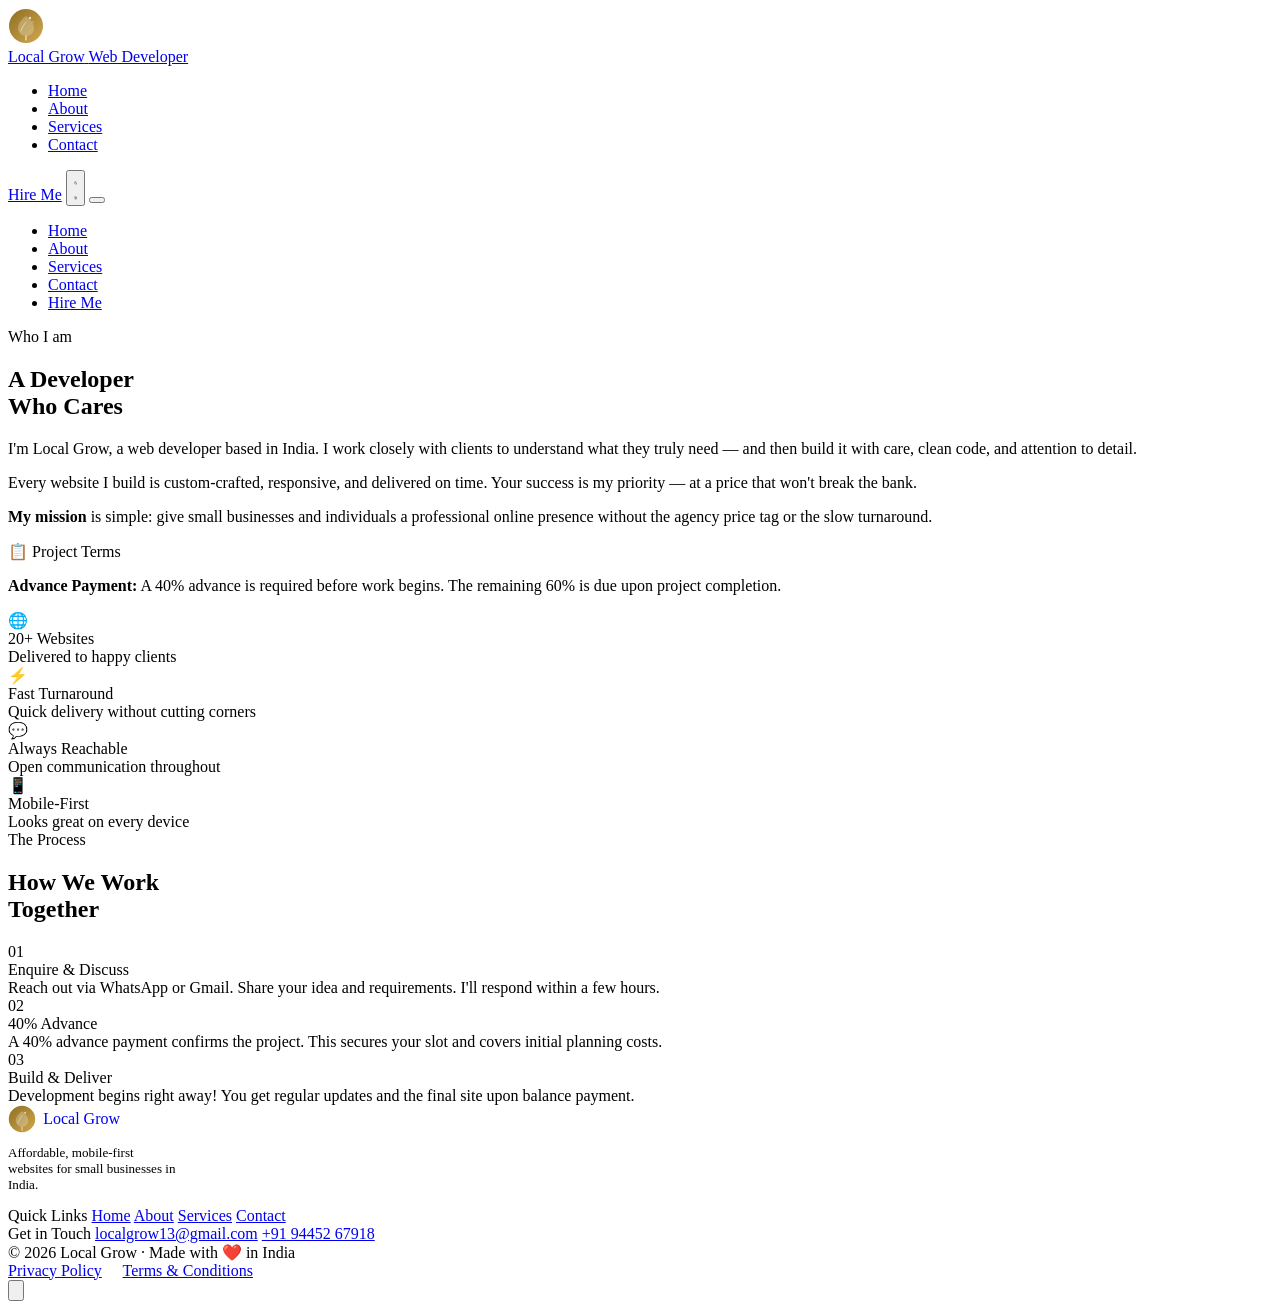
==== commit b15e03d8: "Rename about[1].html to about.html" ====
--- a/about.html
+++ b/about.html
@@ -60,7 +60,7 @@
     <svg class="icon-sun" viewBox="0 0 24 24" fill="none" stroke="currentColor" stroke-width="2"><circle cx="12" cy="12" r="4"/><path d="M12 2v2M12 20v2M4.93 4.93l1.41 1.41M17.66 17.66l1.41 1.41M2 12h2M20 12h2M4.93 19.07l1.41-1.41M17.66 6.34l1.41-1.41" stroke-linecap="round"/></svg>
   </button>
   <!-- hamburger button, shown only on mobile/tablet -->
-  <button class="nav-toggle" id="nav-toggle" aria-label="Toggle navigation menu" aria-expanded="false">
+  <button class="nav-toggle" id="nav-toggle" aria-label="Toggle navigation menu" aria-expanded="false" aria-controls="nav-links-mobile">
     <span></span><span></span><span></span>
   </button>
 </nav>
@@ -174,6 +174,6 @@
   </svg>
 </button>
 
-<script src="script.js?v=2"></script>
+<script src="script.js"></script>
 </body>
 </html>
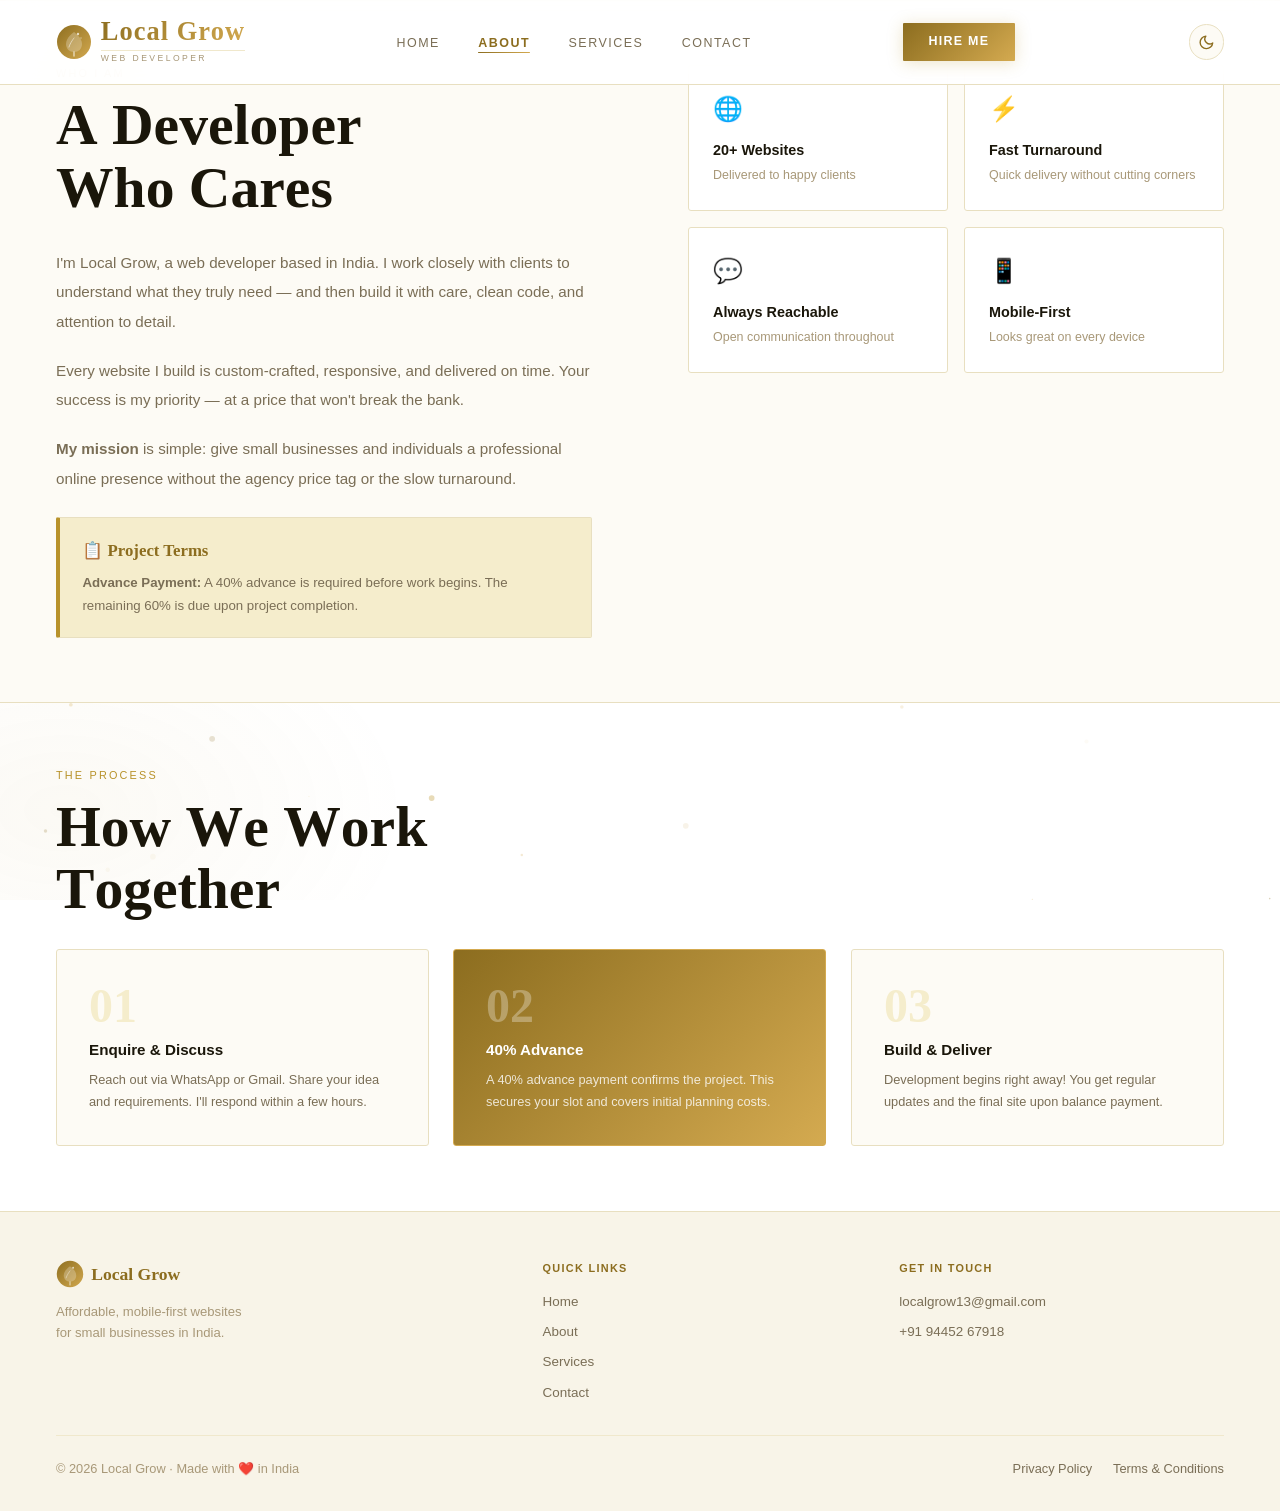
==== commit 311388db: "Update about.html" ====
--- a/about.html
+++ b/about.html
@@ -174,6 +174,6 @@
   </svg>
 </button>
 
-<script src="script.js"></script>
+<script src="script.js?v=2"></script>
 </body>
 </html>
--- a/style.css
+++ b/style.css
@@ -0,0 +1,1245 @@
+/* ════════════════════════════════════════
+   Local Grow — Stylesheet
+   ════════════════════════════════════════ */
+
+  :root {
+    --bg:         #ffffff;
+    --surface:    #fdfbf5;
+    --surface2:   #f8f4e8;
+    --border:     #e8dfc0;
+    --border-lite:#f0e8cc;
+    --gold:       #b8922a;
+    --gold-deep:  #8c6d1f;
+    --gold-light: #d4aa50;
+    --gold-pale:  #f5edcc;
+    --text:       #1a160a;
+    --muted:      #7a6e56;
+    --muted-lite: #a89878;
+    --whatsapp:   #25d366;
+    --gmail:      #ea4335;
+    --royal:      #1a2d6e;
+    --nav-bg:     rgba(255,255,255,.92);
+    --nav-bg-scrolled: rgba(255,255,255,.97);
+    --panel-bg:   #ffffff;
+    --shadow-soft: rgba(0,0,0,.12);
+  }
+
+  /* ── dark theme — same gold palette, dark surfaces ── */
+  [data-theme="dark"] {
+    --bg:         #16130c;
+    --surface:    #1e1a10;
+    --surface2:   #241f13;
+    --border:     #3a3220;
+    --border-lite:#2b2515;
+    --gold:       #d4aa50;
+    --gold-deep:  #c99a3a;
+    --gold-light: #e8c274;
+    --gold-pale:  #2e2712;
+    --text:       #f4ecd8;
+    --muted:      #b9ac8c;
+    --muted-lite: #8a7c5e;
+    --nav-bg:     rgba(22,19,12,.88);
+    --nav-bg-scrolled: rgba(22,19,12,.96);
+    --panel-bg:   #1c1810;
+    --shadow-soft: rgba(0,0,0,.4);
+  }
+
+  *, *::before, *::after { box-sizing: border-box; margin: 0; padding: 0; }
+  html { scroll-behavior: smooth; overflow-x: hidden; width: 100%; }
+
+  body {
+    background: var(--bg);
+    color: var(--text);
+    font-family: 'Nunito Sans', sans-serif;
+    font-size: 16px;
+    line-height: 1.6;
+    overflow-x: hidden;
+    width: 100%;
+  }
+
+  /* ── subtle gold grain overlay ── */
+  body::before {
+    content: '';
+    position: fixed; inset: 0; z-index: 0;
+    background:
+      radial-gradient(ellipse 55% 45% at 90% 5%, rgba(184,146,42,.08) 0%, transparent 65%),
+      radial-gradient(ellipse 45% 40% at 5% 90%, rgba(184,146,42,.05) 0%, transparent 60%);
+    pointer-events: none;
+  }
+  body > * { position: relative; z-index: 1; }
+
+  /* ── responsive images safety net — explicit widths/heights on
+     specific components (hero photos, project photos, etc.) above still win ── */
+  img { max-width: 100%; height: auto; display: block; }
+
+  /* ═══════════════ NAV ═══════════════ */
+  nav {
+    position: fixed; top: 0; left: 0; right: 0; z-index: 100;
+    display: flex; justify-content: space-between; align-items: center;
+    padding: 1.1rem 3.5rem;
+    background: var(--nav-bg);
+    backdrop-filter: blur(18px);
+    border-bottom: 1px solid var(--border);
+    transition: background .3s ease, padding .3s ease, box-shadow .3s ease;
+  }
+  nav.scrolled {
+    padding: .65rem 3.5rem;
+    box-shadow: 0 4px 30px rgba(184,146,42,.1);
+    background: var(--nav-bg-scrolled);
+  }
+  .nav-logo {
+    text-decoration: none;
+    display: flex; align-items: center; gap: .55rem;
+    transition: transform .3s ease;
+  }
+  .nav-logo:hover { transform: scale(1.04); }
+
+  /* logo leaf spin on hover */
+  .logo-icon { transition: transform .5s cubic-bezier(.34,1.56,.64,1); }
+  .nav-logo:hover .logo-icon { transform: rotate(-15deg) scale(1.1); }
+
+  @keyframes logo-leaf {
+    0%,100% { transform: rotate(0deg); }
+    50%      { transform: rotate(-8deg) scale(1.05); }
+  }
+  .logo-icon { animation: logo-leaf 4s ease-in-out infinite; }
+
+  .logo-text-main {
+    font-family: 'Libre Baskerville', serif;
+    font-size: 1.65rem; font-weight: 700;
+    background: linear-gradient(135deg, var(--gold-deep), var(--gold-light));
+    -webkit-background-clip: text; -webkit-text-fill-color: transparent;
+    background-clip: text; letter-spacing: .04em; line-height: 1;
+  }
+  .logo-text-sub {
+    font-family: 'Poppins', sans-serif;
+    font-size: .54rem; color: var(--muted-lite);
+    letter-spacing: .28em; text-transform: uppercase;
+    display: block; margin-top: .15rem;
+    border-top: 1px solid var(--border-lite);
+    padding-top: .12rem;
+  }
+  .nav-links { display: flex; gap: 2.4rem; list-style: none; }
+  .nav-links a {
+    color: var(--muted); text-decoration: none;
+    font-size: .78rem; letter-spacing: .12em; text-transform: uppercase;
+    font-weight: 500;
+    transition: color .25s;
+  }
+  .nav-links a:hover { color: var(--gold); }
+  .nav-links a.active { color: var(--gold-deep); font-weight: 700; }
+  .nav-cta {
+    background: linear-gradient(135deg, var(--gold-deep), var(--gold-light));
+    color: #fff; font-weight: 600; font-size: .78rem;
+    padding: .55rem 1.6rem; border-radius: 1px;
+    text-decoration: none; letter-spacing: .1em; text-transform: uppercase;
+    transition: opacity .2s, transform .15s, box-shadow .2s;
+    box-shadow: 0 2px 16px rgba(184,146,42,.25);
+  }
+  .nav-cta:hover { opacity: .9; transform: translateY(-1px); box-shadow: 0 6px 24px rgba(184,146,42,.35); }
+
+  /* ── theme toggle ── */
+  .theme-toggle {
+    display: flex; align-items: center; justify-content: center;
+    width: 2.2rem; height: 2.2rem; margin-left: 1.4rem;
+    border: 1px solid var(--border); border-radius: 50%;
+    background: var(--surface); cursor: pointer;
+    color: var(--gold-deep); transition: border-color .25s, transform .25s, background .25s;
+    flex-shrink: 0;
+  }
+  .theme-toggle:hover { border-color: var(--gold); transform: rotate(15deg); }
+  .theme-toggle svg { width: 1.05rem; height: 1.05rem; }
+  .theme-toggle .icon-sun { display: none; }
+  [data-theme="dark"] .theme-toggle .icon-moon { display: none; }
+  [data-theme="dark"] .theme-toggle .icon-sun { display: block; }
+
+  /* ═══════════════ HERO ═══════════════ */
+  .hero {
+    min-height: 100vh;
+    display: grid; grid-template-columns: 1fr 1fr;
+    align-items: center;
+    padding: 8rem 3.5rem 3rem; gap: 5rem;
+  }
+  .hero-eyebrow {
+    font-family: 'Poppins', sans-serif;
+    font-size: .7rem; color: var(--gold);
+    letter-spacing: .2em; text-transform: uppercase;
+    margin-bottom: 1.3rem;
+    display: flex; align-items: center; gap: .75rem;
+    opacity: 0; animation: fadeUp .7s ease .1s forwards;
+  }
+  .hero-eyebrow::before {
+    content: ''; display: inline-block;
+    width: 2.5rem; height: 1px; background: var(--gold);
+  }
+
+  /* availability badge pulse */
+  .badge-dot {
+    display: inline-block; width: 7px; height: 7px;
+    background: #2ecc71; border-radius: 50%;
+    margin-right: .35rem;
+    animation: pulse-dot 2s ease infinite;
+  }
+  @keyframes pulse-dot {
+    0%,100% { box-shadow: 0 0 0 0 rgba(46,204,113,.5); }
+    50%      { box-shadow: 0 0 0 5px rgba(46,204,113,0); }
+  }
+
+  .hero h1 {
+    font-family: 'Libre Baskerville', serif;
+    font-size: clamp(3.2rem, 6.5vw, 6.2rem);
+    line-height: 1.0; margin-bottom: 1.5rem; font-weight: 700;
+    opacity: 0; animation: fadeUp .7s ease .22s forwards;
+  }
+  .hero h1 em {
+    font-style: italic;
+    background: linear-gradient(120deg, var(--gold-deep), var(--gold-light));
+    -webkit-background-clip: text; -webkit-text-fill-color: transparent;
+    background-clip: text;
+  }
+  .hero-desc {
+    color: var(--muted); font-size: .97rem;
+    max-width: 430px; line-height: 1.9;
+    margin-bottom: 2.5rem; font-weight: 300;
+    opacity: 0; animation: fadeUp .7s ease .34s forwards;
+  }
+  .hero-btns {
+    display: flex; gap: 1rem; flex-wrap: wrap;
+    opacity: 0; animation: fadeUp .7s ease .46s forwards;
+  }
+  .btn-gold {
+    background: linear-gradient(135deg, var(--gold-deep), var(--gold-light));
+    color: #fff; padding: .9rem 2.4rem;
+    font-weight: 600; border-radius: 1px;
+    text-decoration: none; font-size: .88rem; letter-spacing: .07em;
+    text-transform: uppercase;
+    box-shadow: 0 4px 20px rgba(184,146,42,.3);
+    transition: opacity .2s, transform .15s, box-shadow .2s;
+  }
+  .btn-gold:hover { opacity: .9; transform: translateY(-2px); box-shadow: 0 8px 30px rgba(184,146,42,.4); }
+  .btn-outline {
+    border: 1.5px solid var(--border); color: var(--muted);
+    padding: .9rem 2.4rem; border-radius: 1px;
+    text-decoration: none; font-size: .88rem; letter-spacing: .07em; text-transform: uppercase;
+    transition: border-color .25s, color .2s, transform .15s;
+  }
+  .btn-outline:hover { border-color: var(--gold); color: var(--gold); transform: translateY(-2px); }
+
+  /* ── Hero Visual: photo collage ── */
+  .hero-visual {
+    display: grid; grid-template-columns: 1fr 1fr; grid-template-rows: auto auto; gap: 1rem;
+    opacity: 0; animation: fadeUp .8s ease .5s forwards;
+    position: relative;
+  }
+  .hero-photo {
+    border-radius: 3px; overflow: hidden;
+    border: 1px solid var(--border);
+    position: relative;
+    box-shadow: 0 8px 40px rgba(0,0,0,.08);
+  }
+  .hero-photo img {
+    width: 100%; height: 100%; object-fit: cover; display: block;
+    transition: transform .5s ease;
+  }
+  .hero-photo:hover img { transform: scale(1.04); }
+  .hero-photo:nth-child(1) { grid-column: 1 / 3; height: 220px; }
+  .hero-photo:nth-child(2) { height: 160px; }
+  .hero-photo:nth-child(3) { height: 160px; }
+
+  /* gold overlay badge on first photo */
+  .hero-photo-badge {
+    position: absolute; bottom: 1rem; left: 1rem;
+    background: var(--nav-bg);
+    border: 1px solid var(--border);
+    border-radius: 2px; padding: .4rem .9rem;
+    font-size: .72rem; color: var(--gold-deep);
+    font-family: 'Poppins', sans-serif; letter-spacing: .08em;
+    backdrop-filter: blur(8px);
+  }
+
+  /* ── stat card ── */
+  .hero-stat-card {
+    background: var(--surface); border: 1px solid var(--border);
+    border-radius: 3px; padding: 1.6rem 1.8rem;
+    grid-column: 1 / 3;
+    position: relative; overflow: hidden;
+  }
+  .hero-stat-card::before {
+    content: '';
+    position: absolute; top: 0; left: 0; right: 0; height: 3px;
+    background: linear-gradient(90deg, var(--gold-deep), var(--gold-light), var(--gold-deep));
+  }
+  .stat-row { display: flex; gap: 2rem; margin-bottom: 1.2rem; }
+  .stat-num {
+    font-family: 'Libre Baskerville', serif;
+    font-size: 2.4rem; color: var(--gold-deep); line-height: 1; font-weight: 700;
+  }
+  .stat-label { font-size: .7rem; color: var(--muted-lite); margin-top: .3rem; letter-spacing: .05em; text-transform: uppercase; }
+  .divider { height: 1px; background: var(--border-lite); margin: 1rem 0; }
+  .skill-tags { display: flex; flex-wrap: wrap; gap: .4rem; }
+  .tag {
+    background: var(--gold-pale); border: 1px solid var(--border);
+    border-radius: 1px; padding: .25rem .65rem;
+    font-size: .7rem; color: var(--gold-deep);
+    font-family: 'Poppins', sans-serif; letter-spacing: .04em;
+  }
+
+  /* ═══════════════ SECTIONS ═══════════════ */
+  section { padding: 4rem 3.5rem; }
+  .section-label {
+    font-family: 'Poppins', sans-serif; font-size: .68rem; color: var(--gold);
+    letter-spacing: .2em; text-transform: uppercase; margin-bottom: .75rem;
+  }
+  .section-title {
+    font-family: 'Libre Baskerville', serif;
+    font-size: clamp(2.4rem, 4.5vw, 3.8rem);
+    line-height: 1.08; margin-bottom: 1.8rem; font-weight: 700;
+  }
+
+  /* ═══════════════ ABOUT ═══════════════ */
+  #about {
+    display: grid; grid-template-columns: 1fr 1fr;
+    gap: 6rem; align-items: start;
+    border-top: 1px solid var(--border);
+    background: var(--surface);
+  }
+  .about-text p { color: var(--muted); font-weight: 300; line-height: 1.95; margin-bottom: 1.2rem; font-size: .95rem; }
+
+  /* policy notice */
+  .policy-notice {
+    background: var(--gold-pale); border: 1px solid var(--border);
+    border-left: 4px solid var(--gold);
+    border-radius: 2px; padding: 1.2rem 1.4rem; margin-top: 1.5rem;
+  }
+  .policy-notice-title {
+    font-family: 'Libre Baskerville', serif; font-weight: 700;
+    font-size: 1.05rem; color: var(--gold-deep); margin-bottom: .5rem;
+  }
+  .policy-notice p {
+    font-size: .83rem; color: var(--muted); margin-bottom: .35rem;
+    line-height: 1.7;
+  }
+  .policy-notice p:last-child { margin-bottom: 0; }
+
+  .perks { display: grid; grid-template-columns: 1fr 1fr; gap: 1rem; }
+  .perk {
+    background: var(--bg); border: 1px solid var(--border);
+    border-radius: 3px; padding: 1.5rem;
+    transition: border-color .3s, transform .25s, box-shadow .25s;
+  }
+  .perk:hover { border-color: var(--gold); transform: translateY(-3px); box-shadow: 0 8px 30px rgba(184,146,42,.12); }
+  .perk-icon { font-size: 1.5rem; margin-bottom: .65rem; }
+  .perk-title { font-size: .9rem; font-weight: 600; margin-bottom: .25rem; color: var(--text); }
+  .perk-desc { font-size: .78rem; color: var(--muted-lite); }
+
+  /* ═══════════════ HOW IT WORKS ═══════════════ */
+  #how-it-works {
+    border-top: 1px solid var(--border);
+  }
+  .steps-grid { display: grid; grid-template-columns: repeat(4,1fr); gap: 1.5rem; }
+  .steps-grid-3 { grid-template-columns: repeat(3,1fr); }
+  .step-card {
+    background: var(--surface); border: 1px solid var(--border);
+    border-radius: 3px; padding: 2rem;
+    position: relative; overflow: hidden;
+    transition: transform .25s, border-color .3s;
+  }
+  .step-card:hover { transform: translateY(-4px); border-color: var(--gold); }
+  .step-num {
+    font-family: 'Libre Baskerville', serif; font-size: 3rem;
+    color: var(--gold-pale); font-weight: 700; line-height: 1;
+    margin-bottom: .5rem; display: block;
+  }
+  .step-title { font-size: .95rem; font-weight: 600; color: var(--text); margin-bottom: .4rem; }
+  .step-desc { font-size: .8rem; color: var(--muted); line-height: 1.75; }
+  .step-card.highlight {
+    background: linear-gradient(135deg, var(--gold-deep) 0%, var(--gold-light) 100%);
+    border-color: var(--gold-light);
+    color: #fff;
+  }
+  .step-card.highlight .step-num { color: rgba(255,255,255,.3); }
+  .step-card.highlight .step-title { color: #fff; }
+  .step-card.highlight .step-desc { color: rgba(255,255,255,.8); }
+
+  /* ═══════════════ SERVICES ═══════════════ */
+  #services { border-top: 1px solid var(--border); background: var(--surface); }
+  .services-grid { display: grid; grid-template-columns: repeat(3,1fr); gap: 1.5rem; }
+  .service-card {
+    background: var(--bg); border: 1px solid var(--border);
+    border-radius: 3px; padding: 2.2rem;
+    position: relative; overflow: hidden;
+    transition: transform .25s, border-color .3s, box-shadow .25s;
+  }
+  .service-card:hover { transform: translateY(-5px); border-color: var(--gold); box-shadow: 0 12px 40px rgba(184,146,42,.12); }
+  .service-card::before {
+    content: '';
+    position: absolute; inset: 0;
+    background: radial-gradient(ellipse at top left, rgba(184,146,42,.04), transparent 60%);
+    pointer-events: none;
+  }
+  .service-icon { font-size: 2rem; margin-bottom: 1.2rem; }
+  .service-name {
+    font-family: 'Libre Baskerville', serif; font-size: 1.3rem; font-weight: 700;
+    margin-bottom: .5rem; color: var(--text);
+  }
+  .service-desc { font-size: .83rem; color: var(--muted); line-height: 1.8; margin-bottom: 1.5rem; }
+  .service-price {
+    font-family: 'Poppins', sans-serif; font-size: .85rem;
+    color: var(--gold-deep); border-top: 1px solid var(--border-lite); padding-top: 1rem;
+    font-weight: 500;
+  }
+
+  /* ═══════════════ PROJECTS ═══════════════ */
+  #projects { border-top: 1px solid var(--border); }
+  .projects-grid { display: grid; grid-template-columns: repeat(3,1fr); gap: 1.5rem; }
+  .project-card {
+    background: var(--surface); border: 1px solid var(--border);
+    border-radius: 3px; overflow: hidden;
+    transition: transform .25s, border-color .3s, box-shadow .25s;
+  }
+  .project-card:hover { transform: translateY(-5px); border-color: var(--gold); box-shadow: 0 12px 40px rgba(184,146,42,.12); }
+  .project-photo { height: 160px; overflow: hidden; }
+  .project-photo img { width: 100%; height: 100%; object-fit: cover; transition: transform .5s ease; }
+  .project-card:hover .project-photo img { transform: scale(1.06); }
+  .project-body { padding: 1.6rem; }
+  .project-icon {
+    width: 2.8rem; height: 2.8rem; background: var(--gold-pale);
+    border: 1px solid var(--border); border-radius: 3px;
+    display: flex; align-items: center; justify-content: center;
+    font-size: 1.3rem; margin-bottom: 1rem;
+  }
+  .project-name {
+    font-family: 'Libre Baskerville', serif; font-size: 1.2rem; font-weight: 700;
+    margin-bottom: .4rem;
+  }
+  .project-desc { font-size: .82rem; color: var(--muted); line-height: 1.75; margin-bottom: 1rem; }
+  .project-stack { display: flex; gap: .4rem; flex-wrap: wrap; }
+
+  /* ═══════════════ POLICY BANNER ═══════════════ */
+  .policy-banner {
+    margin: 0 3.5rem;
+    background: var(--surface2); border: 1px solid var(--border);
+    border-radius: 3px; padding: 2rem 3.5rem;
+    display: grid; grid-template-columns: 1fr 1fr 1fr; gap: 2rem;
+    position: relative; overflow: hidden;
+  }
+  .policy-banner-2 { grid-template-columns: 1fr 1fr; }
+  .policy-banner::before {
+    content: '';
+    position: absolute; top: 0; left: 0; right: 0; height: 3px;
+    background: linear-gradient(90deg, var(--gold-deep), var(--gold-light), var(--gold-deep));
+  }
+  .policy-item { }
+  .policy-item-icon { font-size: 1.6rem; margin-bottom: .7rem; }
+  .policy-item-title {
+    font-family: 'Libre Baskerville', serif; font-size: 1.15rem;
+    font-weight: 700; color: var(--gold-deep); margin-bottom: .4rem;
+  }
+  .policy-item-desc { font-size: .82rem; color: var(--muted); line-height: 1.75; }
+  .policy-item-val {
+    font-family: 'Poppins', sans-serif;
+    font-size: 1rem; color: var(--gold-deep); font-weight: 500;
+    margin-top: .3rem;
+  }
+
+  /* ═══════════════ CTA BANNER ═══════════════ */
+  .cta-banner {
+    margin: 1.5rem 3.5rem;
+    background: linear-gradient(135deg, var(--gold-deep) 0%, #6b4f18 100%);
+    border-radius: 3px; padding: 3.5rem;
+    display: flex; justify-content: space-between; align-items: center; gap: 2rem;
+    position: relative; overflow: hidden;
+    box-shadow: 0 16px 60px rgba(184,146,42,.25);
+  }
+  .cta-banner::before {
+    content: '';
+    position: absolute; inset: 0;
+    background: radial-gradient(ellipse at 85% 50%, rgba(255,255,255,.08) 0%, transparent 55%);
+    pointer-events: none;
+  }
+  .cta-title {
+    font-family: 'Libre Baskerville', serif;
+    font-size: clamp(2rem, 3.5vw, 3.2rem); line-height: 1.05; color: #fff; font-weight: 700;
+  }
+  .cta-sub { color: rgba(255,255,255,.7); font-size: .88rem; margin-top: .5rem; }
+  .btn-white {
+    background: #fff; color: var(--gold-deep);
+    padding: 1rem 2.6rem; border-radius: 1px;
+    font-weight: 700; font-size: .88rem; letter-spacing: .08em; text-transform: uppercase;
+    text-decoration: none; white-space: nowrap;
+    box-shadow: 0 4px 20px rgba(0,0,0,.15);
+    transition: transform .15s, box-shadow .2s;
+  }
+  .btn-white:hover { transform: translateY(-2px); box-shadow: 0 8px 30px rgba(0,0,0,.2); }
+
+  /* ═══════════════ CONTACT ═══════════════ */
+  #contact { border-top: 1px solid var(--border); background: var(--surface); }
+  .contact-grid { display: grid; grid-template-columns: 1fr 1fr; gap: 4rem; align-items: start; }
+  .contact-info p { color: var(--muted); font-size: .92rem; line-height: 1.9; margin-bottom: 2rem; font-weight: 300; }
+  .contact-channels { display: flex; flex-direction: column; gap: 1rem; }
+
+  /* ── animated blob contact buttons ── */
+  @keyframes wa-pulse {
+    0%,100% { box-shadow: 0 0 0 0 rgba(37,211,102,.5), 0 8px 30px rgba(37,211,102,.3); }
+    50%      { box-shadow: 0 0 0 10px rgba(37,211,102,0), 0 8px 30px rgba(37,211,102,.5); }
+  }
+  @keyframes gm-pulse {
+    0%,100% { box-shadow: 0 0 0 0 rgba(234,67,53,.5), 0 8px 30px rgba(234,67,53,.3); }
+    50%      { box-shadow: 0 0 0 10px rgba(234,67,53,0), 0 8px 30px rgba(234,67,53,.5); }
+  }
+  @keyframes icon-spin {
+    from { transform: rotate(0deg) scale(1); }
+    to   { transform: rotate(360deg) scale(1.15); }
+  }
+  @keyframes btn-shine {
+    0%   { left: -100%; }
+    100% { left: 200%; }
+  }
+
+  .contact-channels {
+    display: flex; flex-direction: column; gap: 1.4rem;
+  }
+
+  .contact-btn {
+    display: flex; align-items: center; gap: 1.2rem;
+    padding: 1.1rem 2rem;
+    border-radius: 50px;
+    text-decoration: none; font-weight: 600; font-size: .92rem;
+    border: none; cursor: pointer; color: #fff;
+    position: relative; overflow: hidden;
+    transition: transform .3s cubic-bezier(.34,1.56,.64,1), box-shadow .3s ease, border-radius .3s ease;
+  }
+
+  /* shine sweep on hover */
+  .contact-btn::before {
+    content: '';
+    position: absolute; top: 0; left: -100%;
+    width: 60%; height: 100%;
+    background: linear-gradient(90deg, transparent, rgba(255,255,255,.25), transparent);
+    transition: none;
+  }
+  .contact-btn:hover::before {
+    animation: btn-shine .5s ease forwards;
+  }
+
+  .contact-btn:hover {
+    transform: translateY(-4px) scale(1.03);
+    border-radius: 16px;
+  }
+  .contact-btn:active {
+    transform: scale(.97);
+  }
+
+  .btn-whatsapp {
+    background: linear-gradient(135deg, #25d366, #1da851);
+    animation: wa-pulse 2.5s ease infinite;
+  }
+  .btn-whatsapp:hover {
+    box-shadow: 0 16px 40px rgba(37,211,102,.5);
+    animation: none;
+  }
+
+  .btn-gmail {
+    background: linear-gradient(135deg, #ea4335, #c5221f);
+    animation: gm-pulse 2.5s ease 1.2s infinite;
+  }
+  .btn-gmail:hover {
+    box-shadow: 0 16px 40px rgba(234,67,53,.5);
+    animation: none;
+  }
+
+  /* icon circle */
+  .contact-btn-icon-wrap {
+    width: 2.6rem; height: 2.6rem; flex-shrink: 0;
+    background: rgba(255,255,255,.2);
+    border-radius: 50%;
+    display: flex; align-items: center; justify-content: center;
+    transition: transform .4s ease, background .3s ease;
+  }
+  .contact-btn:hover .contact-btn-icon-wrap {
+    background: rgba(255,255,255,.35);
+    transform: rotate(15deg) scale(1.15);
+  }
+  .contact-btn-icon { width: 1.3rem; height: 1.3rem; flex-shrink: 0; }
+  .contact-btn-text { display: flex; flex-direction: column; }
+  .contact-btn-label { font-size: .67rem; opacity: .85; font-weight: 400; letter-spacing: .1em; text-transform: uppercase; }
+  .contact-btn-value { font-size: .95rem; font-weight: 700; letter-spacing: .01em; }
+
+  /* floating dots beside buttons */
+  .contact-btn-dot {
+    width: 8px; height: 8px; border-radius: 50%;
+    background: rgba(255,255,255,.5);
+    margin-left: auto; flex-shrink: 0;
+    animation: blink 1.4s ease infinite;
+  }
+  .btn-gmail .contact-btn-dot { animation-delay: .7s; }
+
+  .contact-detail {
+    background: var(--bg); border: 1px solid var(--border);
+    border-radius: 3px; padding: 2rem;
+    position: relative; overflow: hidden;
+    box-shadow: 0 4px 24px rgba(184,146,42,.06);
+  }
+  .contact-detail::before {
+    content: '';
+    position: absolute; top: 0; left: 0; right: 0; height: 3px;
+    background: linear-gradient(90deg, var(--gold-deep), var(--gold-light));
+  }
+  .contact-detail h3 {
+    font-family: 'Libre Baskerville', serif; font-size: 1.2rem;
+    font-weight: 700; margin-bottom: 1.2rem; color: var(--gold-deep);
+  }
+  .contact-row {
+    display: flex; align-items: center; gap: .75rem;
+    padding: .8rem 0; border-bottom: 1px solid var(--border-lite);
+    font-size: .85rem; color: var(--muted);
+  }
+  .contact-row:last-child { border-bottom: none; }
+  .contact-row strong { color: var(--text); min-width: 100px; display: inline-block; font-weight: 600; font-size: .82rem; }
+
+  /* ═══════════════ FOOTER ═══════════════ */
+  footer {
+    border-top: 1px solid var(--border);
+    padding: 3rem 3.5rem 2rem;
+    display: flex; flex-direction: column; align-items: stretch;
+    color: var(--muted-lite); font-size: .78rem;
+    background: var(--surface2);
+  }
+  .footer-logo {
+    font-family: 'Libre Baskerville', serif; color: var(--gold-deep);
+    font-size: 1.1rem; font-weight: 700;
+  }
+  footer a { color: var(--muted); text-decoration: none; transition: color .2s; }
+  footer a:hover { color: var(--gold); }
+
+  /* ═══════════════ ANIMATIONS ═══════════════ */
+  @keyframes fadeUp {
+    from { opacity: 0; transform: translateY(24px); }
+    to   { opacity: 1; transform: translateY(0); }
+  }
+  @keyframes fadeIn {
+    from { opacity: 0; }
+    to   { opacity: 1; }
+  }
+  @keyframes slideLeft {
+    from { opacity: 0; transform: translateX(40px); }
+    to   { opacity: 1; transform: translateX(0); }
+  }
+  @keyframes slideRight {
+    from { opacity: 0; transform: translateX(-40px); }
+    to   { opacity: 1; transform: translateX(0); }
+  }
+  @keyframes scaleIn {
+    from { opacity: 0; transform: scale(.88); }
+    to   { opacity: 1; transform: scale(1); }
+  }
+  @keyframes shimmer {
+    0%   { background-position: -400px 0; }
+    100% { background-position: 400px 0; }
+  }
+  /* floating bob for hero visual */
+  @keyframes float {
+    0%,100% { transform: translateY(0px); }
+    50%      { transform: translateY(-10px); }
+  }
+  /* spinning gold ring */
+  @keyframes spin-slow {
+    from { transform: rotate(0deg); }
+    to   { transform: rotate(360deg); }
+  }
+  /* gold border march */
+  @keyframes border-march {
+    0%   { border-color: var(--gold-deep); }
+    50%  { border-color: var(--gold-light); }
+    100% { border-color: var(--gold-deep); }
+  }
+  /* counter count-up shimmer */
+  @keyframes count-shine {
+    0%   { color: var(--gold-deep); }
+    50%  { color: var(--gold-light); }
+    100% { color: var(--gold-deep); }
+  }
+  /* nav logo shimmer */
+  @keyframes logo-shine {
+    0%,100% { opacity: 1; }
+    50%      { opacity: .7; letter-spacing: .08em; }
+  }
+  /* perk icon bounce */
+  @keyframes icon-bounce {
+    0%,100% { transform: translateY(0) scale(1); }
+    40%      { transform: translateY(-8px) scale(1.15); }
+    60%      { transform: translateY(-4px) scale(1.05); }
+  }
+  /* gold line draw */
+  @keyframes draw-line {
+    from { width: 0; }
+    to   { width: 2.5rem; }
+  }
+  /* typing cursor blink */
+  @keyframes blink {
+    0%,100% { opacity: 1; }
+    50%      { opacity: 0; }
+  }
+  /* card flip on reveal */
+  @keyframes flipIn {
+    from { opacity: 0; transform: perspective(600px) rotateX(20deg) translateY(30px); }
+    to   { opacity: 1; transform: perspective(600px) rotateX(0deg) translateY(0); }
+  }
+  /* background pulse for cta */
+  @keyframes cta-pulse {
+    0%,100% { box-shadow: 0 16px 60px rgba(184,146,42,.25); }
+    50%      { box-shadow: 0 20px 80px rgba(184,146,42,.45); }
+  }
+  /* step card number rotate */
+  @keyframes num-appear {
+    from { opacity: 0; transform: scale(2) rotate(-15deg); }
+    to   { opacity: 1; transform: scale(1) rotate(0deg); }
+  }
+
+  /* ══════════ PREMIUM ANIMATION ADDITIONS ══════════ */
+
+  /* ── scroll reveal variants ── */
+  .reveal {
+    opacity: 0; transform: translateY(40px);
+    transition: opacity .85s cubic-bezier(.16,1,.3,1), transform .85s cubic-bezier(.16,1,.3,1);
+  }
+  .reveal.visible { opacity: 1; transform: translateY(0); }
+  .reveal-left {
+    opacity: 0; transform: translateX(-50px);
+    transition: opacity .85s cubic-bezier(.16,1,.3,1), transform .85s cubic-bezier(.16,1,.3,1);
+  }
+  .reveal-left.visible { opacity: 1; transform: translateX(0); }
+  .reveal-scale {
+    opacity: 0; transform: scale(.88);
+    transition: opacity .7s ease, transform .7s cubic-bezier(.34,1.56,.64,1);
+  }
+  .reveal-scale.visible { opacity: 1; transform: scale(1); }
+  .reveal-flip {
+    opacity: 0; transform: perspective(800px) rotateY(25deg) translateX(40px);
+    transition: opacity .9s ease, transform .9s cubic-bezier(.16,1,.3,1);
+  }
+  .reveal-flip.visible { opacity: 1; transform: perspective(800px) rotateY(0deg) translateX(0); }
+
+  .reveal-delay-1 { transition-delay: .1s; }
+  .reveal-delay-2 { transition-delay: .22s; }
+  .reveal-delay-3 { transition-delay: .34s; }
+  .reveal-delay-4 { transition-delay: .46s; }
+
+  /* ── Apply ambient animations ──
+     (combined with the fadeUp intro from the base .hero-visual rule above,
+     so the photo collage actually appears instead of staying stuck at
+     opacity:0 — the float animation on its own doesn't touch opacity) */
+  .hero-visual { animation: fadeUp .8s ease .5s forwards, float 6s cubic-bezier(.45,.05,.55,.95) 1.3s infinite; }
+  .stat-num    { animation: count-shine 3s ease-in-out infinite; }
+  .cta-banner  { animation: cta-pulse 4s ease-in-out infinite; }
+
+  /* ── Typing cursor after hero h1 ── */
+  .hero h1::after {
+    content: '|'; font-weight: 300;
+    color: var(--gold-light);
+    animation: blink .9s step-end infinite;
+    margin-left: 4px;
+  }
+
+  /* ── hero eyebrow line draw ── */
+  .hero-eyebrow::before { animation: draw-line .8s ease .1s both; }
+
+  /* ── nav link underline ── */
+  .nav-links a { position: relative; }
+  .nav-links a::after {
+    content: ''; position: absolute; bottom: -3px; left: 50%;
+    width: 0; height: 1.5px;
+    background: linear-gradient(90deg, var(--gold-deep), var(--gold-light));
+    transition: width .35s cubic-bezier(.16,1,.3,1), left .35s cubic-bezier(.16,1,.3,1);
+    border-radius: 2px;
+  }
+  .nav-links a:hover::after { width: 100%; left: 0; }
+  .nav-links a.active::after { width: 100%; left: 0; }
+
+  /* ── gold glow on stat card ── */
+  @keyframes gold-glow {
+    0%,100% { box-shadow: 0 0 0 0 rgba(184,146,42,0); }
+    50%      { box-shadow: 0 0 40px 6px rgba(184,146,42,.18); }
+  }
+  .hero-stat-card { animation: gold-glow 4s ease-in-out infinite; }
+
+  /* ── shimmer sweep on cards ── */
+  .service-card::after, .project-card::after, .step-card::after {
+    content: '';
+    position: absolute; top: 0; left: -120%;
+    width: 60%; height: 100%;
+    background: linear-gradient(105deg, transparent 40%, rgba(184,146,42,.13) 50%, transparent 60%);
+    transition: left .7s cubic-bezier(.16,1,.3,1);
+    pointer-events: none;
+  }
+  .service-card:hover::after, .project-card:hover::after, .step-card:hover::after { left: 160%; }
+
+  /* ── perk card animated border ── */
+  .perk:hover { animation: border-march 1.4s ease infinite; }
+
+  /* ── magnetic button tilt ── */
+  .btn-gold, .btn-outline, .nav-cta {
+    will-change: transform;
+    transition: transform .25s cubic-bezier(.34,1.56,.64,1), box-shadow .25s ease, opacity .2s;
+  }
+
+  /* ── contact btn ripple ── */
+  .contact-btn { position: relative; overflow: hidden; }
+  .contact-btn::after {
+    content: '';
+    position: absolute; inset: 0;
+    background: linear-gradient(120deg, transparent 0%, rgba(255,255,255,.22) 50%, transparent 100%);
+    transform: translateX(-100%) skewX(-20deg);
+    transition: none;
+  }
+  .contact-btn:hover::after {
+    animation: shine-sweep .6s ease forwards;
+  }
+  @keyframes shine-sweep {
+    to { transform: translateX(200%) skewX(-20deg); }
+  }
+
+  /* ── page-load gold bar at top ── */
+  #page-loader {
+    position: fixed; inset: 0; z-index: 9999;
+    background: var(--bg);
+    display: flex; align-items: center; justify-content: center;
+    flex-direction: column; gap: 1.5rem;
+    transition: opacity .6s ease, visibility .6s ease;
+  }
+  #page-loader.hidden { opacity: 0; visibility: hidden; }
+  .loader-logo {
+    display: flex; align-items: center; gap: .6rem;
+    animation: loader-pulse 1.2s ease-in-out infinite alternate;
+  }
+  @keyframes loader-pulse {
+    from { transform: scale(1); opacity: .8; }
+    to   { transform: scale(1.06); opacity: 1; }
+  }
+  .loader-logo-text {
+    font-family: 'Libre Baskerville', serif; font-size: 1.8rem; font-weight: 700;
+    background: linear-gradient(135deg, var(--gold-deep), var(--gold-light));
+    -webkit-background-clip: text; -webkit-text-fill-color: transparent;
+    background-clip: text; letter-spacing: .04em;
+  }
+  .loader-bar-wrap {
+    width: 180px; height: 3px; background: var(--border);
+    border-radius: 3px; overflow: hidden;
+  }
+  .loader-bar {
+    height: 100%;
+    background: linear-gradient(90deg, var(--gold-deep), var(--gold-light));
+    border-radius: 3px;
+    animation: loader-fill 1.1s cubic-bezier(.16,1,.3,1) forwards;
+  }
+  @keyframes loader-fill {
+    from { width: 0%; }
+    to   { width: 100%; }
+  }
+
+  /* ── floating gold particles canvas ── */
+  #particles-canvas {
+    position: fixed; inset: 0; z-index: 0;
+    pointer-events: none;
+    opacity: .55;
+  }
+
+  /* ── section title letter-by-letter ── */
+  .split-char {
+    display: inline-block;
+    opacity: 0; transform: translateY(60px) rotate(6deg);
+    transition: opacity .5s ease, transform .5s cubic-bezier(.34,1.56,.64,1);
+  }
+  .split-char.visible {
+    opacity: 1; transform: translateY(0) rotate(0deg);
+  }
+
+  /* ── step card number appear ── */
+  .step-card.visible .step-num {
+    animation: num-appear .6s cubic-bezier(.34,1.56,.64,1) both;
+  }
+
+  /* ── progress bar on scroll ── */
+  #scroll-progress {
+    position: fixed; top: 0; left: 0; z-index: 200;
+    height: 3px; width: 0%;
+    background: linear-gradient(90deg, var(--gold-deep), var(--gold-light), var(--gold-deep));
+    background-size: 200% 100%;
+    animation: shimmer-bar 2s linear infinite;
+    transition: width .1s linear;
+  }
+  @keyframes shimmer-bar {
+    0%   { background-position: 0% 0; }
+    100% { background-position: 200% 0; }
+  }
+
+  /* ── tilt card 3D ── */
+  .service-card, .project-card, .step-card, .perk {
+    transform-style: preserve-3d;
+    will-change: transform;
+  }
+
+  /* ── hero word highlight animation ── */
+  @keyframes word-glow {
+    0%,100% { text-shadow: 0 0 0 rgba(184,146,42,0); }
+    50%      { text-shadow: 0 0 40px rgba(212,170,80,.35); }
+  }
+  .hero h1 em { animation: word-glow 3s ease-in-out infinite; }
+
+  /* ── availability dot enhanced ── */
+  @keyframes pulse-dot {
+    0%   { box-shadow: 0 0 0 0 rgba(46,204,113,.7), 0 0 0 0 rgba(46,204,113,.4); }
+    50%  { box-shadow: 0 0 0 6px rgba(46,204,113,0), 0 0 0 12px rgba(46,204,113,0); }
+    100% { box-shadow: 0 0 0 0 rgba(46,204,113,0); }
+  }
+
+  /* ── hero visual photo stagger ── */
+  .hero-photo:nth-child(1) { animation: fadeUp .8s cubic-bezier(.16,1,.3,1) .55s both; }
+  .hero-photo:nth-child(2) { animation: fadeUp .8s cubic-bezier(.16,1,.3,1) .7s both; }
+  .hero-photo:nth-child(3) { animation: fadeUp .8s cubic-bezier(.16,1,.3,1) .85s both; }
+  .hero-stat-card          { animation: fadeUp .8s cubic-bezier(.16,1,.3,1) 1s both, gold-glow 4s 2s ease-in-out infinite; }
+
+  /* ── tag pop on hover ── */
+  .tag {
+    transition: transform .2s cubic-bezier(.34,1.56,.64,1), background .2s, box-shadow .2s;
+  }
+  .tag:hover {
+    transform: scale(1.12) translateY(-2px);
+    background: var(--gold-pale);
+    box-shadow: 0 4px 12px rgba(184,146,42,.2);
+  }
+
+  /* ── footer fade in ── */
+  footer { animation: fadeUp .8s ease 1s both; }
+
+  /* ═══════════════ MOBILE NAV TOGGLE ═══════════════ */
+  /* hamburger button — hidden on desktop, shown via media query below */
+  .nav-toggle {
+    display: none;
+    flex-direction: column; justify-content: center; gap: 5px;
+    width: 2.4rem; height: 2.4rem;
+    background: none; border: none; cursor: pointer;
+    padding: 0; z-index: 110;
+  }
+  .nav-toggle span {
+    display: block; width: 100%; height: 2px;
+    background: var(--gold-deep); border-radius: 2px;
+    transition: transform .3s cubic-bezier(.34,1.56,.64,1), opacity .2s;
+  }
+  .nav-toggle.open span:nth-child(1) { transform: translateY(7px) rotate(45deg); }
+  .nav-toggle.open span:nth-child(2) { opacity: 0; }
+  .nav-toggle.open span:nth-child(3) { transform: translateY(-7px) rotate(-45deg); }
+
+  /* mobile dropdown panel for nav links */
+  .nav-links-mobile {
+    display: none;
+    position: fixed; top: 0; right: -100%; bottom: 0;
+    width: min(78vw, 320px); z-index: 105;
+    background: var(--panel-bg); border-left: 1px solid var(--border);
+    box-shadow: -8px 0 40px var(--shadow-soft);
+    padding: 6.5rem 2rem 2rem;
+    flex-direction: column; gap: .5rem;
+    transition: right .4s cubic-bezier(.16,1,.3,1);
+    list-style: none;
+  }
+  .nav-links-mobile.open { right: 0; }
+  .nav-links-mobile a {
+    color: var(--text); text-decoration: none;
+    font-size: 1rem; font-weight: 500;
+    padding: .9rem 0; border-bottom: 1px solid var(--border-lite);
+    letter-spacing: .04em;
+  }
+  .nav-links-mobile a:hover { color: var(--gold); }
+  .nav-links-mobile a.active { color: var(--gold-deep); font-weight: 700; border-bottom-color: var(--gold); }
+  .nav-links-mobile .nav-cta { text-align: center; margin-top: 1rem; }
+  /* dim overlay behind mobile panel */
+  .nav-overlay {
+    display: none;
+    position: fixed; inset: 0; z-index: 104;
+    background: rgba(20,15,5,.35);
+    opacity: 0; pointer-events: none;
+    transition: opacity .35s ease;
+  }
+  .nav-overlay.open { opacity: 1; pointer-events: auto; }
+
+  /* ═══════════════ BACK TO TOP ═══════════════ */
+  #back-to-top {
+    position: fixed; bottom: 1.8rem; right: 1.8rem; z-index: 150;
+    width: 3rem; height: 3rem; border-radius: 50%;
+    background: linear-gradient(135deg, var(--gold-deep), var(--gold-light));
+    color: #fff; border: none; cursor: pointer;
+    display: flex; align-items: center; justify-content: center;
+    box-shadow: 0 6px 24px rgba(184,146,42,.35);
+    opacity: 0; visibility: hidden; transform: translateY(12px);
+    transition: opacity .3s ease, transform .3s ease, visibility .3s ease, box-shadow .2s;
+  }
+  #back-to-top.visible { opacity: 1; visibility: visible; transform: translateY(0); }
+  #back-to-top:hover { box-shadow: 0 10px 32px rgba(184,146,42,.5); transform: translateY(-3px); }
+  #back-to-top svg { width: 1.3rem; height: 1.3rem; }
+
+  /* ═══════════════ PROJECT CARD BUTTONS ═══════════════ */
+  .project-btns { display: flex; gap: .6rem; margin-top: 1.2rem; }
+  .btn-project {
+    flex: 1; text-align: center;
+    padding: .6rem 1rem; border-radius: 2px;
+    font-size: .74rem; font-weight: 600; letter-spacing: .05em; text-transform: uppercase;
+    text-decoration: none; cursor: pointer;
+    transition: transform .15s, box-shadow .2s, opacity .2s;
+  }
+  .btn-project-view {
+    background: linear-gradient(135deg, var(--gold-deep), var(--gold-light));
+    color: #fff; box-shadow: 0 3px 14px rgba(184,146,42,.25);
+  }
+  .btn-project-view:hover { opacity: .9; transform: translateY(-2px); box-shadow: 0 6px 20px rgba(184,146,42,.35); }
+
+  /* ═══════════════ SERVICE PACKAGE DETAILS ═══════════════ */
+  .service-list {
+    list-style: none; margin-bottom: 1.5rem;
+  }
+  .service-list li {
+    display: flex; align-items: center; gap: .55rem;
+    font-size: .8rem; color: var(--muted);
+    padding: .4rem 0; border-bottom: 1px solid var(--border-lite);
+  }
+  .service-list li:last-child { border-bottom: none; }
+  .service-list li strong { color: var(--text); font-weight: 600; }
+  .service-check {
+    width: 1.1rem; height: 1.1rem; flex-shrink: 0;
+    color: var(--gold-deep);
+  }
+  .btn-service {
+    display: inline-block; width: 100%; text-align: center;
+    background: var(--gold-pale); border: 1px solid var(--border);
+    color: var(--gold-deep); font-weight: 600; font-size: .8rem;
+    font-family: 'Nunito Sans', sans-serif;
+    letter-spacing: .06em; text-transform: uppercase;
+    padding: .75rem 1.2rem; border-radius: 2px;
+    text-decoration: none; cursor: pointer;
+    transition: background .25s, color .25s, transform .15s, box-shadow .2s;
+  }
+  .btn-service:hover {
+    background: linear-gradient(135deg, var(--gold-deep), var(--gold-light));
+    color: #fff; transform: translateY(-2px);
+    box-shadow: 0 8px 24px rgba(184,146,42,.3);
+  }
+
+  /* ═══════════════ FAQ ═══════════════ */
+  #faq { border-top: 1px solid var(--border); background: var(--surface); }
+  .faq-list { max-width: 760px; }
+  .faq-item {
+    background: var(--bg); border: 1px solid var(--border);
+    border-radius: 3px; margin-bottom: .9rem; overflow: hidden;
+    transition: border-color .25s, box-shadow .25s;
+  }
+  .faq-item:hover { border-color: var(--gold-light); }
+  .faq-question {
+    width: 100%; display: flex; align-items: center; justify-content: space-between;
+    gap: 1rem; background: none; border: none; cursor: pointer;
+    padding: 1.2rem 1.5rem; text-align: left;
+    font-family: 'Nunito Sans', sans-serif; font-size: .95rem; font-weight: 600;
+    color: var(--text);
+  }
+  .faq-icon {
+    flex-shrink: 0; width: 1.6rem; height: 1.6rem;
+    display: flex; align-items: center; justify-content: center;
+    border-radius: 50%; background: var(--gold-pale); color: var(--gold-deep);
+    font-size: 1.1rem; line-height: 1;
+    transition: transform .35s cubic-bezier(.34,1.56,.64,1), background .25s, color .25s;
+  }
+  .faq-item.open .faq-icon { transform: rotate(45deg); background: var(--gold-deep); color: #fff; }
+  .faq-answer {
+    max-height: 0; overflow: hidden;
+    transition: max-height .35s cubic-bezier(.16,1,.3,1);
+  }
+  .faq-answer p {
+    padding: 0 1.5rem 1.3rem; font-size: .85rem; color: var(--muted);
+    line-height: 1.85; font-weight: 300;
+  }
+  .faq-item.open .faq-answer { max-height: 240px; }
+
+  /* ═══════════════ CONTACT FORM ═══════════════ */
+  .contact-form-card {
+    background: var(--bg); border: 1px solid var(--border);
+    border-radius: 3px; padding: 2rem;
+    position: relative; overflow: hidden;
+    box-shadow: 0 4px 24px rgba(184,146,42,.06);
+    margin-top: 1.5rem;
+  }
+  .contact-form-card::before {
+    content: '';
+    position: absolute; top: 0; left: 0; right: 0; height: 3px;
+    background: linear-gradient(90deg, var(--gold-deep), var(--gold-light));
+  }
+  .contact-form-card h3 {
+    font-family: 'Libre Baskerville', serif; font-size: 1.2rem;
+    font-weight: 700; margin-bottom: 1.3rem; color: var(--gold-deep);
+  }
+  .form-row { display: grid; grid-template-columns: 1fr 1fr; gap: 1rem; }
+  .form-group { margin-bottom: 1.1rem; }
+  .form-group label {
+    display: block; font-size: .74rem; font-weight: 600;
+    letter-spacing: .06em; text-transform: uppercase;
+    color: var(--muted); margin-bottom: .4rem;
+  }
+  .form-group input,
+  .form-group select,
+  .form-group textarea {
+    width: 100%; padding: .75rem .9rem;
+    background: var(--surface); border: 1.5px solid var(--border);
+    border-radius: 2px; font-family: 'Nunito Sans', sans-serif;
+    font-size: .88rem; color: var(--text);
+    transition: border-color .25s, box-shadow .25s;
+  }
+  .form-group textarea { resize: vertical; min-height: 100px; }
+  .form-group input:focus,
+  .form-group select:focus,
+  .form-group textarea:focus {
+    outline: none; border-color: var(--gold);
+    box-shadow: 0 0 0 3px rgba(184,146,42,.12);
+  }
+  .form-submit-btn {
+    width: 100%; border: none; cursor: pointer;
+    background: linear-gradient(135deg, var(--gold-deep), var(--gold-light));
+    color: #fff; font-weight: 600; font-size: .88rem;
+    letter-spacing: .07em; text-transform: uppercase;
+    padding: .95rem 1.5rem; border-radius: 2px;
+    box-shadow: 0 4px 20px rgba(184,146,42,.3);
+    transition: opacity .2s, transform .15s, box-shadow .2s;
+  }
+  .form-submit-btn:hover { opacity: .9; transform: translateY(-2px); box-shadow: 0 8px 30px rgba(184,146,42,.4); }
+  .form-success {
+    display: none; align-items: center; gap: .8rem;
+    background: var(--gold-pale); border: 1px solid var(--border);
+    border-left: 4px solid #2ecc71;
+    border-radius: 2px; padding: 1.1rem 1.3rem;
+    font-size: .85rem; color: var(--text); font-weight: 500;
+  }
+  .form-success.visible { display: flex; animation: fadeUp .5s ease both; }
+  .form-success svg { width: 1.5rem; height: 1.5rem; color: #2ecc71; flex-shrink: 0; }
+
+  /* ═══════════════ RESPONSIVE ═══════════════
+     Breakpoints (fluid — these are the hand-off points, the layout
+     itself keeps flexing via %, clamp(), minmax() and flex-wrap in
+     between them):
+       ≥1440px  Large desktop  — base styles above
+       1024–1439px  Desktop    — base styles above (unchanged)
+       768–1023px   Tablet     — intermediate 2-column layout
+       480–767px    Mobile     — single column
+       320–479px    Small mobile — tighter spacing/type
+  ═══════════════════════════════════════════ */
+
+  /* ---- Tablet & below (≤1023px): switches shared by tablet + mobile ---- */
+  @media (max-width: 1023px) {
+    nav { padding: 1rem 1.5rem; }
+    .nav-links { display: none; }
+    /* the "Hire Me" CTA is already repeated inside the mobile slide-out
+       panel below, so hide the top-bar copy to stop it wrapping/crowding
+       the header next to the hamburger button */
+    .nav-cta { display: none; }
+    .nav-toggle { display: flex; }
+    .nav-links-mobile, .nav-overlay { display: flex; }
+    .theme-toggle { margin-left: .6rem; }
+
+    .hero { grid-template-columns: 1fr; padding: 7rem 1.5rem 4rem; gap: 3rem; }
+    .hero-visual { max-width: 560px; width: 100%; margin: 0 auto; }
+    section { padding: 4rem 1.5rem; }
+    #about { grid-template-columns: 1fr; gap: 3rem; }
+    .cta-banner { flex-direction: column; margin: 0 1.5rem; padding: 2.5rem 1.5rem; text-align: center; }
+    .policy-banner { margin: 0 1.5rem; }
+    .contact-grid { grid-template-columns: 1fr; gap: 2.5rem; }
+    footer { flex-direction: column; gap: .75rem; text-align: center; }
+    #back-to-top { bottom: 1.2rem; right: 1.2rem; width: 2.7rem; height: 2.7rem; }
+    .footer-grid { gap: 1.8rem; text-align: center; }
+    .footer-links { align-items: center; }
+  }
+
+  /* ---- Tablet (768–1023px): intermediate layout — more breathing
+     room than mobile, so grids run 2-up instead of collapsing to 1 ---- */
+  @media (min-width: 768px) and (max-width: 1023px) {
+    .services-grid, .projects-grid { grid-template-columns: 1fr 1fr; }
+    .steps-grid, .steps-grid-3 { grid-template-columns: 1fr 1fr; }
+    .footer-grid { grid-template-columns: 1fr 1fr; }
+    .footer-grid > div:first-child { grid-column: 1 / -1; text-align: center; }
+  }
+
+  /* ---- Mobile (≤767px): single column ---- */
+  @media (max-width: 767px) {
+    .hero-photo:nth-child(1) { height: 180px; }
+    .perks { grid-template-columns: 1fr; }
+    .services-grid, .projects-grid { grid-template-columns: 1fr; }
+    .steps-grid, .steps-grid-3 { grid-template-columns: 1fr; }
+    .policy-banner { grid-template-columns: 1fr; }
+    .form-row { grid-template-columns: 1fr; }
+    .project-btns { flex-direction: column; }
+    .footer-grid { grid-template-columns: 1fr; }
+    .stat-row { flex-wrap: wrap; row-gap: 1rem; }
+  }
+
+  /* ---- Small mobile (≤479px): tighten spacing and sizing further ---- */
+  @media (max-width: 479px) {
+    nav { padding: .8rem 1rem; }
+    .logo-text-main { font-size: 1.4rem; }
+    .hero { padding: 6.5rem 1rem 3rem; gap: 2.2rem; }
+    section { padding: 3rem 1rem; }
+    .hero-photo:nth-child(1) { height: 150px; }
+    .hero-photo:nth-child(2), .hero-photo:nth-child(3) { height: 120px; }
+    .hero-stat-card { padding: 1.3rem 1.4rem; }
+    .stat-num { font-size: 1.85rem; }
+    .cta-banner { margin: 0 1rem; padding: 2rem 1.2rem; }
+    .policy-banner { margin: 0 1rem; padding: 1.6rem 1.2rem; }
+    .contact-btn { padding: .9rem 1.2rem; gap: .9rem; }
+    .contact-btn-value { font-size: .85rem; }
+    .contact-form-card, .contact-detail { padding: 1.5rem; }
+    footer { padding: 2.5rem 1rem 1.5rem; }
+    .legal-page { padding: 7.5rem 1.1rem 4rem; }
+    .nav-links-mobile { padding: 6rem 1.5rem 2rem; }
+  }
+
+  /* ═══════════════ REDUCED MOTION ═══════════════ */
+  @media (prefers-reduced-motion: reduce) {
+    *, *::before, *::after {
+      animation-duration: .001ms !important;
+      animation-iteration-count: 1 !important;
+      transition-duration: .001ms !important;
+      scroll-behavior: auto !important;
+    }
+    #particles-canvas, .cursor-trail-dot { display: none !important; }
+    .reveal, .reveal-left, .reveal-scale, .reveal-flip, .split-char { opacity: 1 !important; transform: none !important; }
+  }
+
+  /* ═══════════════ FOOTER — quick links & legal ═══════════════ */
+  .footer-grid {
+    display: grid; grid-template-columns: 1.4fr 1fr 1fr; gap: 2rem;
+    align-items: start; width: 100%;
+  }
+  .footer-links { display: flex; flex-direction: column; gap: .55rem; }
+  .footer-links-title {
+    font-family: 'Poppins', sans-serif; font-size: .68rem; font-weight: 700;
+    letter-spacing: .12em; text-transform: uppercase; color: var(--gold-deep);
+    margin-bottom: .3rem;
+  }
+  .footer-links a {
+    color: var(--muted); text-decoration: none; font-size: .84rem;
+    transition: color .2s;
+  }
+  .footer-links a:hover { color: var(--gold); }
+  .footer-bottom {
+    display: flex; justify-content: space-between; align-items: center;
+    flex-wrap: wrap; gap: .75rem;
+    width: 100%; margin-top: 2rem; padding-top: 1.4rem;
+    border-top: 1px solid var(--border-lite);
+    font-size: .8rem; color: var(--muted-lite);
+  }
+
+  /* ═══════════════ LEGAL PAGES ═══════════════ */
+  .legal-page {
+    max-width: 780px; margin: 0 auto; padding: 8.5rem 1.5rem 5rem;
+  }
+  .legal-page h2 { margin-bottom: .5rem; }
+  .legal-updated { color: var(--muted-lite); font-size: .82rem; margin-bottom: 2.2rem; }
+  .legal-page h3 {
+    font-family: 'Libre Baskerville', serif; font-size: 1.15rem;
+    color: var(--gold-deep); margin: 2rem 0 .7rem;
+  }
+  .legal-page p, .legal-page li { color: var(--muted); font-size: .92rem; line-height: 1.85; margin-bottom: .8rem; }
+  .legal-page ul { padding-left: 1.3rem; }
